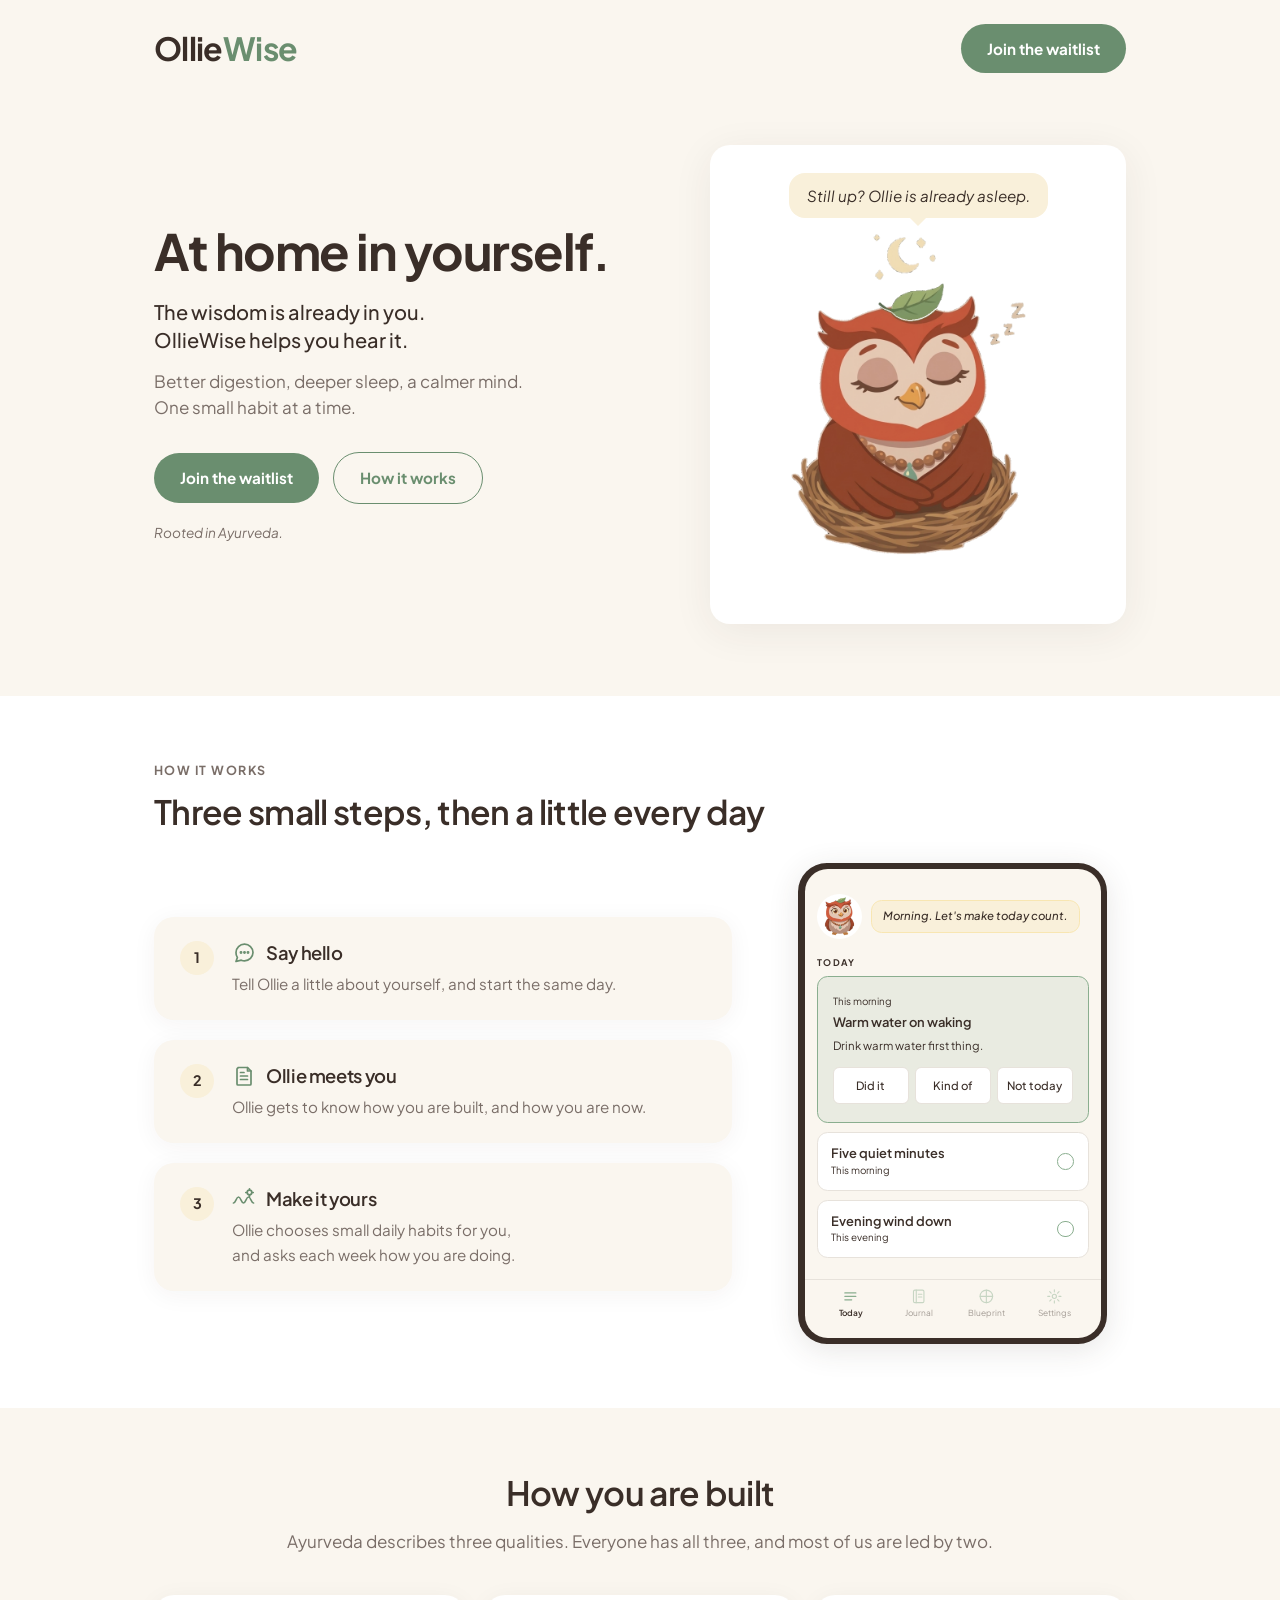
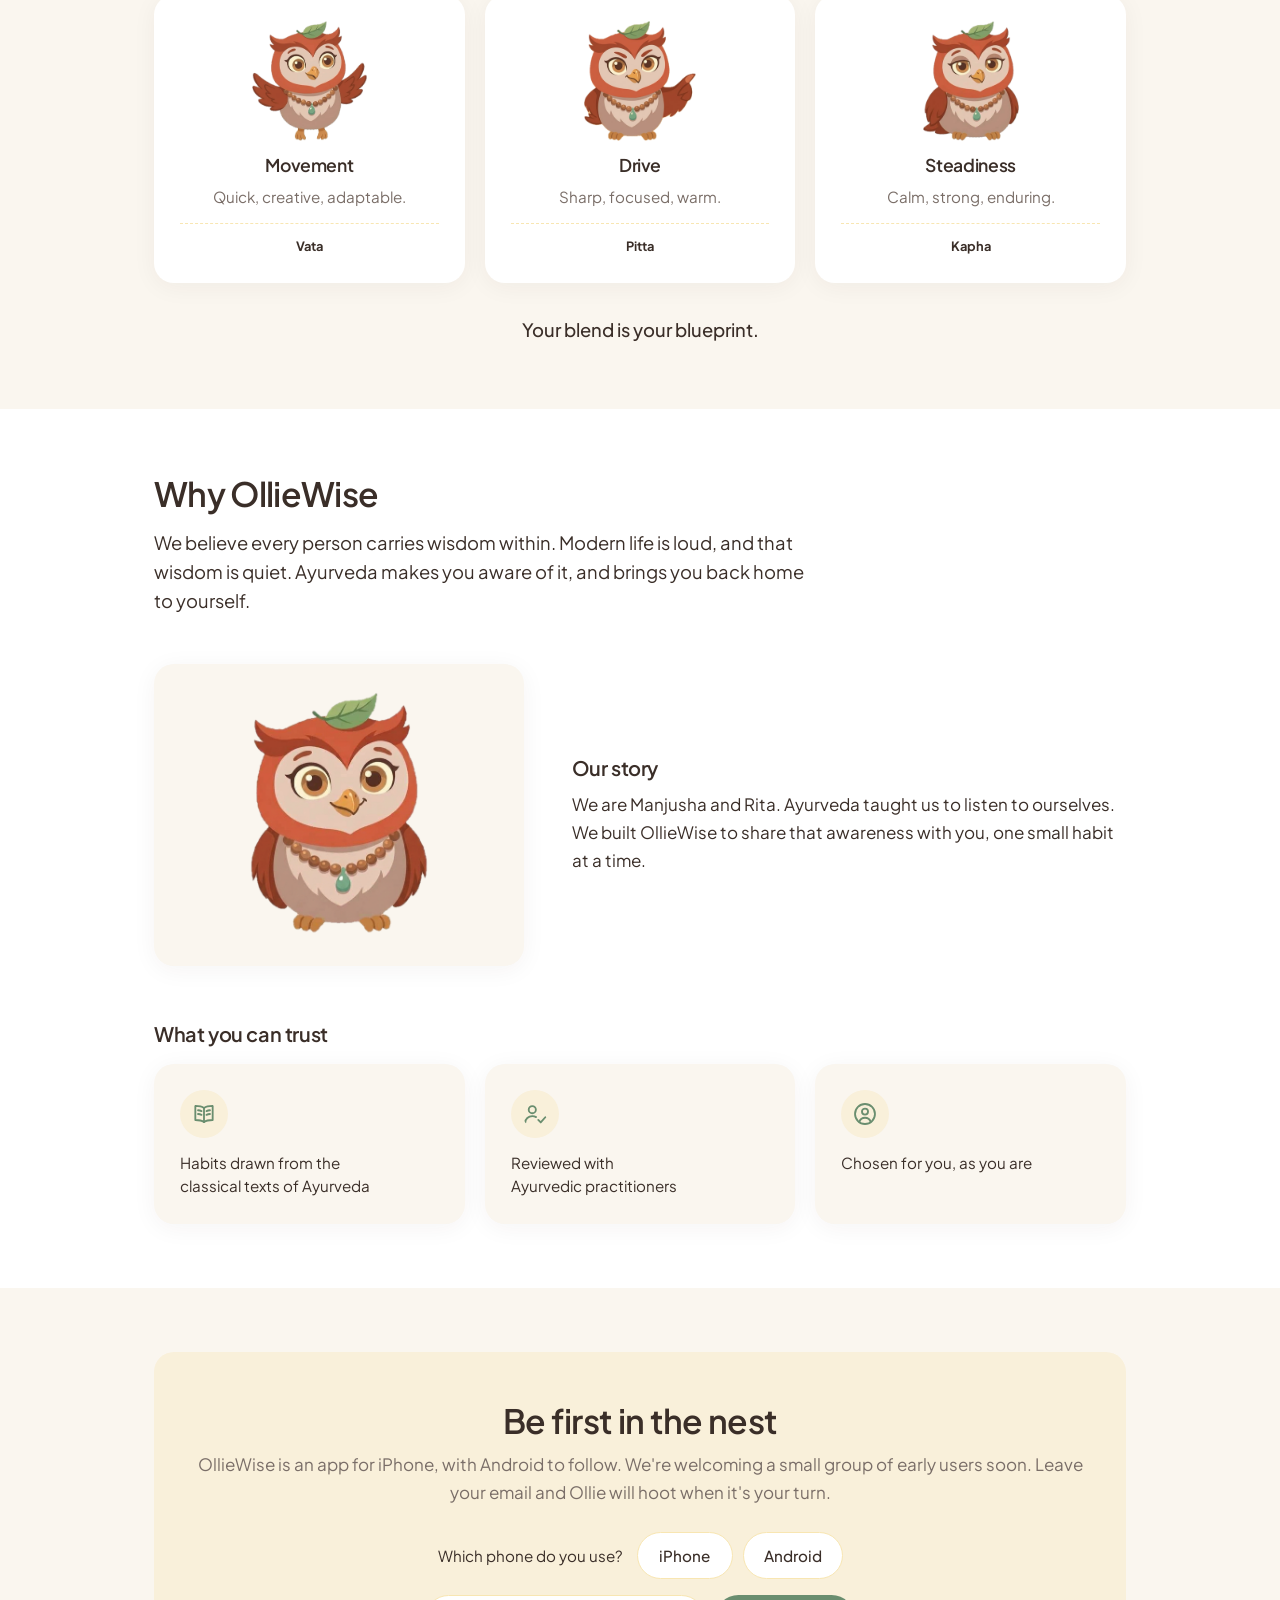
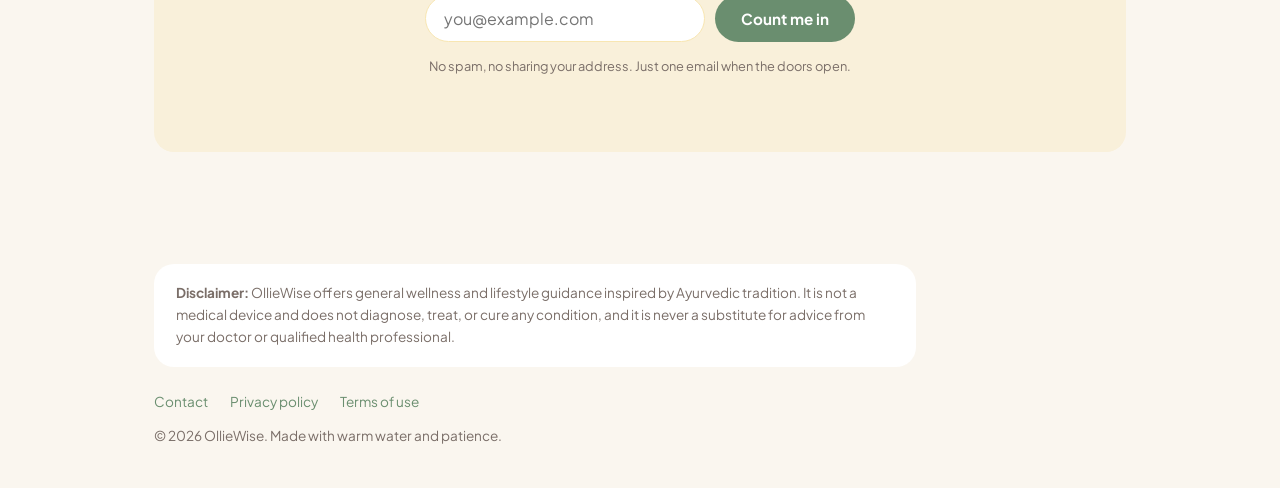
==== index.html @ ecbb052c "Site: tidy the welcome email and remove three unused images - Welcome email: habit wording now match" ====
<!DOCTYPE html>
<html lang="en">
<head>
<meta charset="UTF-8">
<meta name="viewport" content="width=device-width, initial-scale=1.0">
<title>OllieWise · Ayurveda wellness app</title>
<meta name="description" content="OllieWise is an Ayurveda wellness app. Better digestion, deeper sleep, a calmer mind. One small habit at a time.">
<meta property="og:type" content="website">
<meta property="og:url" content="https://olliewise.com/">
<meta property="og:site_name" content="OllieWise">
<meta property="og:title" content="OllieWise · At home in yourself">
<meta property="og:description" content="The wisdom is already in you. OllieWise helps you hear it.">
<meta property="og:image" content="https://olliewise.com/og.png">
<meta property="og:image:width" content="1200">
<meta property="og:image:height" content="630">
<meta property="og:image:alt" content="OllieWise. At home in yourself. Ollie the owl with a green leaf on top of the head.">
<meta name="twitter:card" content="summary_large_image">
<link rel="preconnect" href="https://fonts.googleapis.com">
<link rel="preconnect" href="https://fonts.gstatic.com" crossorigin>
<link href="https://fonts.googleapis.com/css2?family=Plus+Jakarta+Sans:ital,wght@0,400;0,500;0,600;0,700;0,800;1,400;1,500&display=swap" rel="stylesheet">
<style>
  :root {
    --canvas: #FAF6EF;      /* Warm Ivory */
    --ink: #3A2E28;         /* Deep Bark */
    --ink-soft: #7A6E68;    /* Bark Light */
    --sage: #8AAE8F;        /* Sage Mist */
    --cta: #6A8E6F;         /* Deep Sage */
    --cta-pressed: #5A795E;
    --warm: #F9F0DA;        /* turmeric tint */
    --warm-border: #F8E6B2;
    --turmeric: #F5C842;
    --clay: #D4896A;
    --mauve: #B8A0B4;
    --vata: #7F77DD;
    --pitta: #D85A30;
    --kapha: #8AAE8F;
    --card: #FFFFFF;
  }
  * { margin: 0; padding: 0; box-sizing: border-box; }
  /* Form controls do not inherit the face from body. One font means one font. */
  button, input, textarea, select { font-family: inherit; }
  html { scroll-behavior: smooth; }
  body {
    background: var(--canvas);
    color: var(--ink);
    font-family: 'Plus Jakarta Sans', -apple-system, 'Segoe UI', sans-serif;
    font-size: 17px;
    line-height: 1.65;
    -webkit-font-smoothing: antialiased;
    text-rendering: optimizeLegibility;
  }
  h1, h2, h3 { font-family: 'Plus Jakarta Sans', -apple-system, sans-serif; font-weight: 600; line-height: 1.2; letter-spacing: -0.02em; }
  .wrap { max-width: 1020px; margin: 0 auto; padding: 0 24px; }

  /* Nav */
  nav {
    display: flex; align-items: center; justify-content: space-between;
    padding: 22px 0;
  }
  .wordmark { font-family: 'Plus Jakarta Sans', -apple-system, sans-serif; font-size: 2rem; font-weight: 700; letter-spacing: -0.02em; color: var(--ink); text-decoration: none; }
  .wordmark span { color: var(--cta); }
  .btn {
    display: inline-block; background: var(--cta); color: #fff;
    padding: 12px 26px; border-radius: 999px; text-decoration: none;
    font-weight: 700; font-size: 0.95rem; border: none; cursor: pointer;
    transition: background 0.15s ease;
  }
  .btn:hover { background: var(--cta-pressed); }
  .btn-quiet { background: transparent; color: var(--cta); border: 1.5px solid var(--cta); }
  .btn-quiet:hover { background: var(--warm); }

  /* Hero */
  .hero {
    display: grid; grid-template-columns: 1.1fr 0.9fr; gap: 48px;
    align-items: center; padding: 48px 0 72px;
  }
  .hero h1 { font-size: clamp(2.5rem, 5vw, 3.125rem); font-weight: 700; line-height: 1.05; letter-spacing: -0.03em; margin-bottom: 20px; text-wrap: balance; }
  .hero p.lead { font-size: 1.15rem; color: var(--ink-soft); margin-bottom: 28px; max-width: 34em; }
  /* Each sentence sits on a line of its own, so no line ends on a stray word */
  /* Keeps "in yourself." together, so a phone breaks the headline after "At home" */
  .hero h1 .keep { white-space: nowrap; }
  .hero p.lead span { display: block; text-wrap: balance; }
  .hero p.lead.why { font-size: 1.25rem; font-weight: 500; color: var(--ink); line-height: 1.4; margin-bottom: 14px; }
  .hero p.lead.get { font-size: 1.0625rem; line-height: 1.55; margin-bottom: 32px; }
  .hero .cta-row { display: flex; gap: 14px; align-items: center; flex-wrap: wrap; }
  .hero .hint { font-size: 0.85rem; color: var(--ink-soft); margin-top: 18px; font-style: italic; }
  .mascot-card {
    background: #fff; border-radius: 20px; padding: 28px;
    box-shadow: 0 8px 40px rgba(58, 46, 40, 0.07);
    text-align: center;
  }
  .mascot-card img { width: 100%; max-width: 260px; height: auto; }

  /* Ollie blink: face-coloured eyelids that sweep down over the awake images */
  .ollie-stage { position: relative; display: inline-block; width: 100%; max-width: 260px; line-height: 0; }
  .eyelid {
    position: absolute; pointer-events: none;
    background: linear-gradient(#ecd3c1, #e3c4b0);
    border-radius: 12% 12% 48% 48% / 12% 12% 92% 92%;
    transform: scaleY(0); transform-origin: top center;
    transition: transform 150ms ease-in-out;
    display: none; /* enabled per-image by JS on awake slots */
  }
  .eyelid::after {
    content: ''; position: absolute; left: 10%; right: 10%; bottom: 4%; height: 6%;
    border-radius: 50%; background: rgba(90, 58, 42, 0.45);
  }
  .ollie-stage.blink .eyelid { transform: scaleY(1); }

  /* Morning-only overlays: waving wing + crisp rotating sun */
  #ollie-wing, #ollie-sun { position: absolute; display: none; pointer-events: none; }
  .ollie-stage.is-morning #ollie-wing,
  .ollie-stage.is-morning #ollie-sun { display: block; }
  #ollie-wing {
    left: 65.0%; top: 43.5%; width: 27.3%; height: 36.1%;
    transform-origin: 10% 88%;
  }
  .ollie-stage.is-morning #ollie-wing.wave-now { animation: ollie-wave 1.9s ease-in-out; }
  #ollie-sun {
    left: 75.5%; top: 6%; width: 24%; height: auto;
    filter: drop-shadow(0 1px 2px rgba(214, 160, 40, 0.35));
  }
  #ollie-sun .rays {
    transform-box: fill-box; transform-origin: center;
    animation: ollie-spin 36s linear infinite;
  }
  @keyframes ollie-spin { to { transform: rotate(360deg); } }
  @keyframes ollie-wave {
    0%   { transform: rotate(0deg); }
    16%  { transform: rotate(-15deg); }
    32%  { transform: rotate(-4deg); }
    48%  { transform: rotate(-15deg); }
    64%  { transform: rotate(-4deg); }
    80%  { transform: rotate(-14deg); }
    100% { transform: rotate(0deg); }
  }
  /* Afternoon: a warm bowl of soup he just finished */
  #ollie-bowl { position: absolute; display: none; left: 55%; top: 66%; width: 42%; height: auto; pointer-events: none; }
  .ollie-stage.is-afternoon #ollie-bowl { display: block; }
  #ollie-bowl .steam { animation: bowl-steam 2s ease-in-out infinite; }
  @keyframes bowl-steam {
    0%, 100% { opacity: 0.30; transform: translateY(2px); }
    50%      { opacity: 0.75; transform: translateY(-3px); }
  }

  /* Night: deep, slow sleep-breathing + a leaf that quivers along with it */
  .ollie-stage.is-night {
    transform-origin: 50% 100%;    /* nest stays, body rises */
    animation: night-breathe 6s ease-in-out infinite;
  }
  @keyframes night-breathe {
    0%, 100% { transform: scale(1, 1); }
    50%      { transform: scale(1.009, 1.024); }
  }
  #ollie-leaf {
    position: absolute; display: none; pointer-events: none;
    left: 34.5%; top: 14.4%; width: 25.6%; height: auto;
    transform-origin: 10% 94%;     /* pivots at the stem */
  }
  .ollie-stage.is-night #ollie-leaf { display: block; animation: leaf-quiver 6s ease-in-out infinite; }
  @keyframes leaf-quiver {
    0%, 100% { transform: rotate(0deg); }
    50%      { transform: rotate(-2deg); }
  }
  @media (prefers-reduced-motion: reduce) {
    .eyelid { display: none !important; }
    #ollie-wing, #ollie-sun .rays { animation: none; }
    #ollie-bowl .steam { animation: none; }
    .ollie-stage.is-night, #ollie-leaf { animation: none; }
  }
  .mascot-card .speech {
    position: relative; display: inline-block; background: var(--warm);
    border-radius: 16px; padding: 10px 18px; font-style: italic; font-size: 0.95rem;
    color: var(--ink); margin-bottom: 14px;
  }
  /* Tail pointing down at Ollie */
  .mascot-card .speech::after {
    content: ''; position: absolute; left: 50%; bottom: -8px;
    transform: translateX(-50%);
    border-left: 9px solid transparent; border-right: 9px solid transparent;
    border-top: 9px solid var(--warm);
  }

  /* Sections */
  section { padding: 64px 0; }
  section.alt { background: #fff; }
  .kicker {
    text-transform: uppercase; letter-spacing: 0.12em; font-size: 0.78rem;
    font-weight: 700; color: var(--ink-soft); margin-bottom: 10px;
  }
  h2 { font-size: clamp(1.5rem, 3vw, 2.1rem); margin-bottom: 14px; }
  .section-lead { color: var(--ink-soft); max-width: 42em; margin-bottom: 40px; }

  /* How it works */
  #how h2 { margin-bottom: 32px; }
  .how-grid { display: grid; grid-template-columns: 1.25fr 0.75fr; gap: 48px; align-items: center; }
  #how .steps { grid-template-columns: 1fr; }
  #how .step p { text-wrap: balance; }
  @media (min-width: 761px) {
    #how .step { display: grid; grid-template-columns: 34px 1fr; column-gap: 18px; padding: 24px 26px; }
    #how .step .num { grid-row: 1 / span 2; margin-bottom: 0; }
    #how .step h3 { margin-bottom: 6px; }
  }

  /* A simplified drawing of the app's Today screen. Not a screenshot. */
  .app-shot { display: flex; justify-content: center; }
  .app-phone {
    zoom: 0.76; width: 390px; box-sizing: content-box; padding: 8px;
    background: var(--ink); border-radius: 38px;
    box-shadow: 0 8px 40px rgba(58, 46, 40, 0.12);
  }
  .app-screen { background: var(--canvas); border-radius: 30px; overflow: hidden; font-size: 15px; line-height: 1.5; color: var(--ink); }
  .app-body { padding: 32px 16px 28px; display: flex; flex-direction: column; gap: 24px; }
  .app-greet { display: flex; align-items: center; gap: 12px; }
  .app-ollie {
    width: 60px; height: 60px; border-radius: 50%; background: #fff; flex-shrink: 0;
    display: flex; align-items: center; justify-content: center;
  }
  .app-ollie img { width: 40px; height: auto; }
  .app-bubble {
    background: var(--warm); border: 1px solid var(--warm-border); border-radius: 14px;
    padding: 10px 14px; font-style: italic; font-weight: 500; line-height: 1.45;
  }
  .app-label { font-size: 12px; font-weight: 700; letter-spacing: 0.16em; line-height: 1.2; text-transform: uppercase; margin-bottom: 10px; }
  .app-habit { background: #E9EBE1; border: 1.5px solid var(--sage); border-radius: 14px; padding: 24px 20px; }
  .app-habit-title { font-size: 17px; font-weight: 600; line-height: 1.3; margin-bottom: 8px; }
  .app-habit-text { margin-bottom: 18px; }
  .app-when { font-size: 13px; line-height: 1.4; }
  .app-habit .app-when { margin-bottom: 6px; }
  .app-row {
    display: flex; align-items: center; justify-content: space-between; gap: 12px;
    background: #fff; border: 1px solid #E7E2DB; border-radius: 14px;
    padding: 16px 18px; margin-top: 12px;
  }
  .app-row .app-habit-title { margin-bottom: 2px; }
  .app-dot { width: 22px; height: 22px; border-radius: 50%; border: 1.6px solid var(--sage); flex-shrink: 0; }
  .app-answers { display: grid; grid-template-columns: repeat(3, 1fr); gap: 8px; }
  .app-answers span {
    height: 48px; border-radius: 8px; border: 1px solid #E7E2DB; background: #fff;
    display: flex; align-items: center; justify-content: center; font-weight: 500;
  }
  .app-tabs {
    display: grid; grid-template-columns: repeat(4, 1fr); border-top: 1px solid #E7E2DB;
    padding: 8px 16px 24px; text-align: center; font-size: 11px; line-height: 1.3;
  }
  .app-tabs span { min-height: 44px; display: flex; flex-direction: column; align-items: center; justify-content: center; gap: 4px; opacity: 0.45; }
  .app-tabs span.on { opacity: 1; font-weight: 600; }
  .app-tabs svg { width: 22px; height: 22px; color: var(--sage); }
  .steps { display: grid; grid-template-columns: repeat(3, 1fr); gap: 20px; }
  .step {
    background: var(--card); border-radius: 20px; padding: 26px;
    box-shadow: 0 4px 24px rgba(58, 46, 40, 0.05);
  }
  .step h3 { display: flex; align-items: center; gap: 10px; }
  .step .icon {
    width: 24px; height: 24px; color: var(--cta); flex-shrink: 0;
  }
  section.alt .step { background: var(--canvas); }
  .step .num {
    width: 34px; height: 34px; border-radius: 50%; background: var(--warm);
    display: flex; align-items: center;
    justify-content: center; font-weight: 700; font-size: 0.9rem; margin-bottom: 14px;
  }
  .step h3 { font-size: 1.15rem; margin-bottom: 8px; }
  .step p { font-size: 0.95rem; color: var(--ink-soft); }

  /* Plain words */
  .patterns { display: grid; grid-template-columns: repeat(3, 1fr); gap: 20px; margin-top: 8px; }
  .pattern {
    border-radius: 20px; padding: 26px; background: var(--card);
    box-shadow: 0 4px 24px rgba(58, 46, 40, 0.05);
    display: flex; flex-direction: column;
  }
  .pattern h3 { font-size: 1.1rem; margin-bottom: 8px; display: flex; align-items: center; gap: 10px; }
  .pattern .icon { width: 28px; height: 28px; color: var(--cta); flex-shrink: 0; }
  .pattern p { font-size: 0.95rem; color: var(--ink-soft); }
  .pattern .trad {
    margin-top: 14px; padding-top: 12px; font-size: 0.8rem; color: var(--ink-soft);
    border-top: 1px dashed var(--warm-border);
  }
  #built .pattern { align-items: center; text-align: center; }
  #built h2, #built .section-lead { text-align: center; }
  #built .section-lead { margin-left: auto; margin-right: auto; }
  .pattern-ollie { height: 120px; width: auto; margin-bottom: 14px; }
  #built .pattern .trad { align-self: stretch; }
  #built .patterns-close { text-align: center; }
  .patterns-close { margin-top: 32px; font-size: 1.15rem; font-weight: 500; color: var(--ink); }
  .pattern .trad em { color: var(--ink); font-style: normal; font-weight: 700; }

  /* About */
  .about-why { color: var(--ink); font-size: 1.15rem; line-height: 1.6; max-width: 36em; margin-bottom: 48px; text-wrap: pretty; }
  .about h3 { font-size: 1.25rem; margin-bottom: 10px; }
  .about-story {
    display: grid; grid-template-columns: 0.8fr 1.2fr; gap: 48px;
    align-items: center; margin-bottom: 56px;
  }
  .about-ollie {
    background: var(--canvas); border-radius: 20px; padding: 28px;
    box-shadow: 0 4px 24px rgba(58, 46, 40, 0.05); text-align: center; line-height: 0;
  }
  .about-stage { position: relative; display: inline-block; width: 100%; max-width: 190px; line-height: 0; }
  .about-stage img { width: 100%; height: auto; }
  .about-stage .eyelid { display: block; }
  .about-stage.blink .eyelid { transform: scaleY(1); }
  .about-story p { color: var(--ink); max-width: 32em; text-wrap: pretty; }
  .about h3.trust-title { margin-bottom: 18px; }
  .trust { display: grid; grid-template-columns: repeat(3, 1fr); gap: 20px; }
  .trust-item {
    background: var(--canvas); border-radius: 20px; padding: 26px;
    box-shadow: 0 4px 24px rgba(58, 46, 40, 0.05);
  }
  .trust-item .icon {
    display: block; box-sizing: border-box; width: 48px; height: 48px; padding: 11px;
    border-radius: 50%; background: var(--warm); color: var(--cta); margin-bottom: 14px;
  }
  .trust-item p { font-size: 0.95rem; color: var(--ink); line-height: 1.5; text-wrap: balance; }

  /* Waitlist */
  .waitlist-box {
    background: var(--warm);
    border-radius: 20px; padding: 48px 32px; text-align: center;
  }
  .waitlist-box h2 { margin-bottom: 10px; }
  .waitlist-box p { color: var(--ink-soft); margin-bottom: 26px; }
  .waitlist-form { display: flex; flex-direction: column; align-items: center; gap: 16px; }
  .email-row { display: flex; gap: 10px; justify-content: center; flex-wrap: wrap; }
  .phone-choice { border: 0; display: flex; gap: 10px; align-items: center; justify-content: center; flex-wrap: wrap; }
  .phone-choice legend { float: left; width: auto; font-size: 0.95rem; color: var(--ink); margin-right: 4px; }
  .phone-choice label { cursor: pointer; }
  .phone-choice input { position: absolute; opacity: 0; width: 1px; height: 1px; }
  .phone-choice span {
    display: inline-block; min-width: 96px; padding: 10px 20px; border-radius: 999px;
    border: 1.5px solid var(--warm-border); background: #fff; color: var(--ink);
    font-size: 0.95rem; font-weight: 500; transition: background 0.15s ease, border-color 0.15s ease;
  }
  .phone-choice input:checked + span { background: #E9EBE1; border-color: var(--cta); font-weight: 700; }
  .phone-choice input:focus-visible + span { outline: 2px solid var(--sage); outline-offset: 2px; }
  .waitlist-form input[type="email"] {
    padding: 12px 18px; border-radius: 999px; border: 1.5px solid var(--warm-border);
    font-size: 1rem; font-family: inherit; min-width: 280px; background: #fff;
    color: var(--ink);
  }
  .waitlist-form input[type="email"]:focus { outline: 2px solid var(--sage); border-color: var(--sage); }
  .form-note { font-size: 0.8rem; color: var(--ink-soft); margin-top: 14px; }

  /* Footer */
  footer { padding: 48px 0 40px; font-size: 0.85rem; color: var(--ink-soft); }
  footer .disclaimer {
    background: #fff; border-radius: 20px;
    padding: 18px 22px; margin-bottom: 24px; max-width: 56em;
  }
  footer .links { display: flex; gap: 22px; flex-wrap: wrap; margin-bottom: 12px; }
  footer a { color: var(--cta); text-decoration: none; }
  footer a:hover { text-decoration: underline; }

  @media (max-width: 760px) {
    .hero { grid-template-columns: 1fr; gap: 28px; padding: 24px 0 48px; }
    .mascot-card { order: -1; max-width: 300px; margin: 0 auto; padding: 20px; }
    .mascot-card img#ollie-img, .ollie-stage { max-width: 168px; }
    .steps, .patterns, .trust { grid-template-columns: 1fr; }
    /* Waitlist on a phone: the email box takes the full width, button under it */
    .email-row { display: contents; }
    #waitlist-email { width: 100%; min-width: 0; }
    .how-grid { grid-template-columns: 1fr; gap: 32px; }
    .app-shot { order: -1; }
    .about-story { grid-template-columns: 1fr; gap: 24px; margin-bottom: 48px; }
    .about-ollie { max-width: 300px; width: 100%; margin: 0 auto; padding: 20px; }
    .about-stage { max-width: 150px; }
    section { padding: 48px 0; }
  }
</style>
</head>
<body>

<div class="wrap">
  <nav>
    <a class="wordmark" href="#">Ollie<span>Wise</span></a>
    <a class="btn" href="#waitlist">Join the waitlist</a>
  </nav>

  <header class="hero">
    <div>
      <h1>At home <span class="keep">in yourself.</span></h1>
      <p class="lead why"><span>The wisdom is already in you.</span> <span>OllieWise helps you hear it.</span></p>
      <p class="lead get"><span>Better digestion, deeper sleep, a calmer mind.</span> <span>One small habit at a time.</span></p>
      <div class="cta-row">
        <a class="btn" href="#waitlist">Join the waitlist</a>
        <a class="btn btn-quiet" href="#how">How it works</a>
      </div>
      <p class="hint">Rooted in Ayurveda.</p>
    </div>
    <div class="mascot-card">
      <div class="speech" id="ollie-speech">Evening. Time to wind down well.</div>
      <div class="ollie-stage" id="ollie-stage">
        <img src="ollie_clean.png" id="ollie-img" alt="Ollie the owl, with a green leaf on top of the head">
        <img src="ollie_wing.png?v=6" id="ollie-wing" alt="" aria-hidden="true">
        <svg id="ollie-sun" viewBox="0 0 100 100" aria-hidden="true">
          <g class="rays">
            <circle cx="50" cy="50" r="20" fill="#F6C645"/>
            <g stroke="#F6C645" stroke-width="5" stroke-linecap="round">
              <line x1="50" y1="6"  x2="50" y2="20"/>
              <line x1="50" y1="80" x2="50" y2="94"/>
              <line x1="6"  y1="50" x2="20" y2="50"/>
              <line x1="80" y1="50" x2="94" y2="50"/>
              <line x1="19" y1="19" x2="29" y2="29"/>
              <line x1="71" y1="71" x2="81" y2="81"/>
              <line x1="81" y1="19" x2="71" y2="29"/>
              <line x1="29" y1="71" x2="19" y2="81"/>
            </g>
          </g>
        </svg>
        <svg id="ollie-bowl" viewBox="0 0 120 132" aria-hidden="true">
          <g class="steam" fill="none" stroke="#CDBFA8" stroke-width="4.5" stroke-linecap="round">
            <path d="M50 78 C44 68 54 62 49 52 C44 43 53 37 49 27"/>
            <path d="M70 80 C76 70 65 63 71 53 C77 44 66 38 71 30"/>
          </g>
          <path d="M12 88 A48 12 0 0 0 108 88 L96 116 Q60 130 24 116 Z" fill="#F2DFB6" stroke="#C99A5E" stroke-width="3"/>
          <ellipse cx="60" cy="88" rx="48" ry="12.5" fill="#EBD094" stroke="#C99A5E" stroke-width="3"/>
          <ellipse cx="60" cy="87" rx="40" ry="9" fill="#E8A24C"/>
          <ellipse cx="52" cy="85" rx="15" ry="3.4" fill="#F0B968" opacity="0.9"/>
          <circle cx="70" cy="88" r="2" fill="#8AAE8F"/>
          <circle cx="48" cy="89" r="1.6" fill="#8AAE8F"/>
          <circle cx="62" cy="90" r="1.5" fill="#6F9A76"/>
          <line x1="66" y1="90" x2="96" y2="58" stroke="#B07D42" stroke-width="6.2" stroke-linecap="round"/>
          <ellipse cx="99" cy="54" rx="8" ry="6" fill="#C48E4E" stroke="#B07D42" stroke-width="2" transform="rotate(38 99 54)"/>
        </svg>
        <img src="ollie_night_leaf.png?v=1" id="ollie-leaf" alt="" aria-hidden="true">
        <span class="eyelid" id="lid-l"></span>
        <span class="eyelid" id="lid-r"></span>
      </div>
    </div>
  </header>
</div>

<section class="alt" id="how">
  <div class="wrap">
    <p class="kicker">How it works</p>
    <h2>Three small steps, then a little every day</h2>
    <div class="how-grid">
    <div class="steps">
      <div class="step">
        <div class="num">1</div>
        <h3><svg class="icon" viewBox="0 0 24 24" fill="none" stroke="currentColor" stroke-width="1.7" stroke-linecap="round" stroke-linejoin="round" aria-hidden="true">
          <path d="M21 11.5a8.4 8.4 0 0 1-8.5 8.3 8.9 8.9 0 0 1-3.2-.6L4 20.5l1.4-4A8 8 0 0 1 4 11.5 8.4 8.4 0 0 1 12.5 3.2 8.4 8.4 0 0 1 21 11.5z"/>
          <circle cx="9" cy="11.5" r="0.6" fill="currentColor"/>
          <circle cx="12.5" cy="11.5" r="0.6" fill="currentColor"/>
          <circle cx="16" cy="11.5" r="0.6" fill="currentColor"/>
        </svg>Say hello</h3>
        <p>Tell Ollie a little about yourself, and start the same day.</p>
      </div>
      <div class="step">
        <div class="num">2</div>
        <h3><svg class="icon" viewBox="0 0 24 24" fill="none" stroke="currentColor" stroke-width="1.7" stroke-linecap="round" stroke-linejoin="round" aria-hidden="true">
          <path d="M6 3.5h9.5L19 7v13a1 1 0 0 1-1 1H6a1 1 0 0 1-1-1v-15a1 1 0 0 1 1-1z"/>
          <path d="M15.5 3.5V7H19"/>
          <path d="M8.5 12h7M8.5 15.5h7M8.5 8.5h3.5"/>
        </svg>Ollie meets you</h3>
        <p>Ollie gets to know how you are built, and how you are now.</p>
      </div>
      <div class="step">
        <div class="num">3</div>
        <h3><svg class="icon" viewBox="0 0 24 24" fill="none" stroke="currentColor" stroke-width="1.7" stroke-linecap="round" stroke-linejoin="round" aria-hidden="true">
          <path d="M3 15c2.5 0 2.5-6 5-6s2.5 6 5 6 2.5-6 5-6 2.5 6 5 6" transform="translate(-1.5 1)"/>
          <circle cx="17.5" cy="5.5" r="2.3"/>
          <path d="M17.5 1.8v.9M17.5 8.3v.9M13.8 5.5h.9M20.3 5.5h.9"/>
        </svg>Make it yours</h3>
        <p>Ollie chooses small daily habits for you, and asks each week how you are doing.</p>
      </div>
    </div>
      <!-- Simplified drawing of the Today screen. Wording matches the app. -->
      <div class="app-shot" role="img" aria-label="The Today screen in the OllieWise app. Ollie says: Morning. Let's make today count. Three habits for today: Warm water on waking, Five quiet minutes, and Evening wind down.">
        <div class="app-phone" aria-hidden="true">
          <div class="app-screen">
            <div class="app-body">
              <div class="app-greet">
                <div class="app-ollie"><img src="ollie_clean.png" alt="" loading="lazy"></div>
                <div class="app-bubble">Morning. Let's make today count.</div>
              </div>
              <div>
                <div class="app-label">Today</div>
                <div class="app-habit">
                  <div class="app-when">This morning</div>
                  <div class="app-habit-title">Warm water on waking</div>
                  <div class="app-habit-text">Drink warm water first thing.</div>
                  <div class="app-answers"><span>Did it</span><span>Kind of</span><span>Not today</span></div>
                </div>
                <div class="app-row"><div><div class="app-habit-title">Five quiet minutes</div><div class="app-when">This morning</div></div><span class="app-dot"></span></div>
                <div class="app-row"><div><div class="app-habit-title">Evening wind down</div><div class="app-when">This evening</div></div><span class="app-dot"></span></div>
              </div>
            </div>
            <div class="app-tabs">
              <span class="on"><svg viewBox="0 0 24 24" fill="none" stroke="currentColor" stroke-width="1.6" stroke-linecap="round"><path d="M4 7h16M4 12h16M4 17h10"/></svg>Today</span>
              <span><svg viewBox="0 0 24 24" fill="none" stroke="currentColor" stroke-width="1.6" stroke-linecap="round"><rect x="5" y="3" width="15" height="18" rx="2"/><path d="M9 3v18M12 9h5M12 13h5"/></svg>Journal</span>
              <span><svg viewBox="0 0 24 24" fill="none" stroke="currentColor" stroke-width="1.6" stroke-linecap="round"><circle cx="12" cy="12" r="9"/><path d="M12 3v18M3 12h18"/></svg>Blueprint</span>
              <span><svg viewBox="0 0 24 24" fill="none" stroke="currentColor" stroke-width="1.6" stroke-linecap="round"><circle cx="12" cy="12" r="3"/><path d="M12 2.5v3M12 18.500v3M2.500 12h3M18.500 12h3M5.300 5.300l2.100 2.100M16.600 16.600l2.100 2.100M5.300 18.700l2.100-2.100M16.600 7.400l2.100-2.100"/></svg>Settings</span>
            </div>
          </div>
        </div>
      </div>
    </div>
  </div>
</section>

<section id="built">
  <div class="wrap">
    <h2>How you are built</h2>
    <p class="section-lead">
      Ayurveda describes three qualities. Everyone has all three, and most of
      us are led by two.
    </p>
    <div class="patterns">
      <div class="pattern p1">
        <img class="pattern-ollie" src="ollie_vata.png" alt="Ollie with both wings spread wide" loading="lazy">
        <h3>Movement</h3>
        <p>Quick, creative, adaptable.</p>
        <p class="trad"><em>Vata</em></p>
      </div>
      <div class="pattern p2">
        <img class="pattern-ollie" src="ollie_pitta.png" alt="Ollie pointing ahead with a determined face" loading="lazy">
        <h3>Drive</h3>
        <p>Sharp, focused, warm.</p>
        <p class="trad"><em>Pitta</em></p>
      </div>
      <div class="pattern p3">
        <img class="pattern-ollie" src="ollie_kapha.png" alt="Ollie standing calm with half closed eyes" loading="lazy">
        <h3>Steadiness</h3>
        <p>Calm, strong, enduring.</p>
        <p class="trad"><em>Kapha</em></p>
      </div>
    </div>
    <p class="patterns-close">Your blend is your blueprint.</p>
  </div>
</section>

<section class="alt about" id="about">
  <div class="wrap">
    <h2>Why OllieWise</h2>
    <p class="about-why">We believe every person carries wisdom within. Modern life is loud,
    and that wisdom is quiet. Ayurveda makes you aware of it, and brings
    you back home to yourself.</p>

    <div class="about-story">
      <!-- Daytime Ollie, eyes open. To change the pose, change the src below. -->
      <div class="about-ollie">
        <span class="about-stage" id="about-stage">
          <img src="ollie_clean.png" id="about-ollie-img" alt="Ollie the owl" loading="lazy">
          <!-- Eyelids for the blink. Positions match ollie_clean.png; adjust if the image changes. -->
          <span class="eyelid" style="left:23%; top:26%; width:25%; height:20%"></span>
          <span class="eyelid" style="left:58%; top:24%; width:23.5%; height:20%"></span>
        </span>
      </div>
      <div>
        <h3>Our story</h3>
        <p>We are Manjusha and Rita. Ayurveda taught us to listen to ourselves.
        We built OllieWise to share that awareness with you, one small habit
        at a time.</p>
      </div>
    </div>

    <h3 class="trust-title">What you can trust</h3>
    <div class="trust">
      <div class="trust-item">
        <svg class="icon" viewBox="0 0 24 24" fill="none" stroke="currentColor" stroke-width="1.7" stroke-linecap="round" stroke-linejoin="round" aria-hidden="true">
          <path d="M12 6.5C10.3 5.2 7.8 4.5 4 4.5v13c3.8 0 6.3.7 8 2 1.7-1.3 4.2-2 8-2v-13c-3.8 0-6.3.7-8 2z"/>
          <path d="M12 6.5v13"/>
          <path d="M6.5 8.5c1.2.1 2.300.4 3.200.8M6.500 12c1.200.1 2.300.4 3.200.8M17.500 8.500c-1.200.1-2.300.4-3.200.8M17.500 12c-1.200.1-2.300.4-3.200.8"/>
        </svg>
        <p>Habits drawn from the classical texts of Ayurveda</p>
      </div>
      <div class="trust-item">
        <svg class="icon" viewBox="0 0 24 24" fill="none" stroke="currentColor" stroke-width="1.7" stroke-linecap="round" stroke-linejoin="round" aria-hidden="true">
          <circle cx="9.5" cy="8" r="3.3"/>
          <path d="M3 20c0-3.600 2.900-6 6.500-6 1.300 0 2.500.3 3.500.9"/>
          <path d="M15 17.500l2.300 2.300L21.500 15"/>
        </svg>
        <p>Reviewed with Ayurvedic practitioners</p>
      </div>
      <div class="trust-item">
        <svg class="icon" viewBox="0 0 24 24" fill="none" stroke="currentColor" stroke-width="1.7" stroke-linecap="round" stroke-linejoin="round" aria-hidden="true">
          <circle cx="12" cy="12" r="9.2"/>
          <circle cx="12" cy="9.800" r="2.800"/>
          <path d="M6.700 19.200c.9-2.300 2.900-3.700 5.300-3.700s4.400 1.400 5.300 3.700"/>
        </svg>
        <p>Chosen for you, as you are</p>
      </div>
    </div>
  </div>
</section>

<section id="waitlist">
  <div class="wrap">
    <div class="waitlist-box">
      <h2 id="waitlist-title">Be first in the nest</h2>
      <p id="waitlist-lead">OllieWise is an app for iPhone, with Android to follow.
      We're welcoming a small group of early users soon. Leave your email and
      Ollie will hoot when it's your turn.</p>
      <form class="waitlist-form" id="waitlist-form"
            action="/api/waitlist" method="post">
        <fieldset class="phone-choice">
          <legend>Which phone do you use?</legend>
          <label><input type="radio" name="phone" value="iphone" required><span>iPhone</span></label>
          <label><input type="radio" name="phone" value="android"><span>Android</span></label>
        </fieldset>
        <div class="email-row">
          <input type="email" name="email" id="waitlist-email" placeholder="you@example.com"
                 required aria-label="Email address" autocomplete="email" inputmode="email"
                 autocapitalize="off" autocorrect="off" spellcheck="false">
          <!-- Honeypot: hidden from humans, irresistible to bots -->
          <input type="text" name="nickname" tabindex="-1" autocomplete="off"
                 style="position:absolute; left:-9999px;" aria-hidden="true">
          <button class="btn" type="submit">Count me in</button>
        </div>
      </form>
      <p class="form-note" id="waitlist-note">No spam, no sharing your address.
      Just one email when the doors open.</p>
    </div>
  </div>
</section>

<footer>
  <div class="wrap">
    <div class="disclaimer">
      <strong>Disclaimer:</strong> OllieWise offers general wellness and
      lifestyle guidance inspired by Ayurvedic tradition. It is not a medical
      device and does not diagnose, treat, or cure any condition, and it is
      never a substitute for advice from your doctor or qualified health
      professional.
    </div>
    <div class="links">
      <a href="mailto:hello@olliewise.com">Contact</a>
      <a href="/privacy">Privacy policy</a>
      <a href="/terms">Terms of use</a>
    </div>
    <p>&copy; 2026 OllieWise. Made with warm water and patience.</p>
  </div>
</footer>

<script>
  // Ollie greets by time of day, echoing the in-app dinacharya voice.
  (function () {
    // Testing: append ?hour=8 (etc.) to the URL to preview any time of day.
    var override = new URLSearchParams(location.search).get('hour');
    var h = override !== null ? Number(override) : new Date().getHours();
    var slot =
      h >= 5 && h < 11  ? ['ollie_morning_base.png?v=6',
                           'Morning. Warm water before coffee, remember.',
                           'Ollie the owl, waving good morning under a little sun'] :
      h >= 11 && h < 17 ? ['ollie_clean.png',
                           'Afternoon. Your biggest meal belongs here.',
                           'Ollie the owl, with a green leaf on top of the head'] :
      h >= 17 && h < 22 ? ['ollie_evening.png',
                           'Evening. Time to wind down well.',
                           'Ollie the owl, with sleepy eyes under a crescent moon'] :
                          ['ollie_night_base.png?v=1',
                           'Still up? Ollie is already asleep.',
                           'Ollie the owl, asleep in her nest under a crescent moon'];
    document.getElementById('ollie-speech').textContent = slot[1];

    // Waitlist: submit via fetch, thank inline instead of redirecting.
    var form = document.getElementById('waitlist-form');

    form.addEventListener('submit', function (e) {
      e.preventDefault();
      var btn = form.querySelector('button');
      btn.disabled = true; btn.textContent = 'One moment…';
      fetch(form.action, {
        method: 'POST',
        body: new FormData(form),
        headers: { 'Accept': 'application/json' }
      }).then(function (r) {
        if (!r.ok) throw new Error();
        return r.json();
      }).then(function (data) {
        form.style.display = 'none';
        document.getElementById('waitlist-lead').style.display = 'none';
        document.getElementById('waitlist-title').textContent = data.already
          ? "You're already in the nest"
          : "You're in the nest";
        document.getElementById('waitlist-note').textContent = data.already
          ? "Ollie hasn't forgotten you. You'll hear from her the moment it's your turn."
          : "Welcome email is on its way. Ollie will hoot when it's your turn.";
      }).catch(function () {
        btn.disabled = false; btn.textContent = 'Count me in';
        document.getElementById('waitlist-note').textContent =
          'Hmm, that didn’t go through. Please try again in a moment.';
      });
    });
    var img = document.getElementById('ollie-img');
    if (!img.src.endsWith(slot[0])) { img.src = slot[0]; img.alt = slot[2]; }

    // --- Blinking eyes -------------------------------------------------
    // Eyelid boxes are % of the image, measured per awake artwork.
    // {l,t,w,h} = left, top, width, height. Evening/night = no blink (sleepy).
    var EYES = {
      'ollie_morning_base.png?v=6': [ {l:16.5,t:27,w:22,h:20}, {l:45,t:25,w:20,h:20} ],
      'ollie_clean.png':                 [ {l:23,t:26,w:25,h:20}, {l:58,t:24,w:23.5,h:20} ],
      'ollie_evening.png':         [ {l:33,t:41.5,w:15,h:9.5}, {l:55.5,t:40.5,w:13.5,h:9.5} ]
    };
    var stage = document.getElementById('ollie-stage');
    var lids = [document.getElementById('lid-l'), document.getElementById('lid-r')];
    var reduce = window.matchMedia && window.matchMedia('(prefers-reduced-motion: reduce)').matches;
    var blinkTimer;

    function placeLids(name) {
      clearTimeout(blinkTimer);
      stage.classList.remove('blink');
      var geo = EYES[name];
      if (!geo || reduce) { lids.forEach(function (el) { el.style.display = 'none'; }); return; }
      lids.forEach(function (el, i) {
        var b = geo[i];
        el.style.left = b.l + '%'; el.style.top = b.t + '%';
        el.style.width = b.w + '%'; el.style.height = b.h + '%';
        el.style.display = 'block';
      });
      scheduleBlink();
    }

    function doBlink(then) {
      stage.classList.add('blink');
      setTimeout(function () { stage.classList.remove('blink'); if (then) then(); }, 340);
    }

    function scheduleBlink() {
      // Randomised gap so blinks feel natural, not metronomic.
      blinkTimer = setTimeout(function () {
        doBlink();
        scheduleBlink();
      }, 1800 + Math.random() * 5200);
    }

    // --- Waving wing (random bursts, morning only) ---
    var wing = document.getElementById('ollie-wing');
    var waveTimer;
    wing.addEventListener('animationend', function () { wing.classList.remove('wave-now'); });
    function scheduleWave() {
      waveTimer = setTimeout(function () {
        wing.classList.remove('wave-now');
        void wing.offsetWidth;        // reflow so the animation can retrigger
        wing.classList.add('wave-now');
        scheduleWave();
      }, 3000 + Math.random() * 5500);
    }

    // Morning gets the waving wing + crisp sun overlays.
    var isMorning = slot[0] === 'ollie_morning_base.png?v=6';
    stage.classList.toggle('is-morning', isMorning);
    stage.classList.toggle('is-afternoon', slot[0] === 'ollie_clean.png');
    stage.classList.toggle('is-night', slot[0] === 'ollie_night_base.png?v=1');
    clearTimeout(waveTimer);
    if (isMorning && !reduce) scheduleWave();

    placeLids(slot[0]);
  })();
</script>
<script>
  // About section: Ollie blinks now and then.
  (function () {
    var st = document.getElementById('about-stage');
    if (!st) return;
    if (window.matchMedia && window.matchMedia('(prefers-reduced-motion: reduce)').matches) return;
    (function loop() {
      setTimeout(function () {
        st.classList.add('blink');
        setTimeout(function () { st.classList.remove('blink'); }, 340);
        loop();
      }, 2200 + Math.random() * 5200);
    })();
  })();
</script>
</body>
</html>
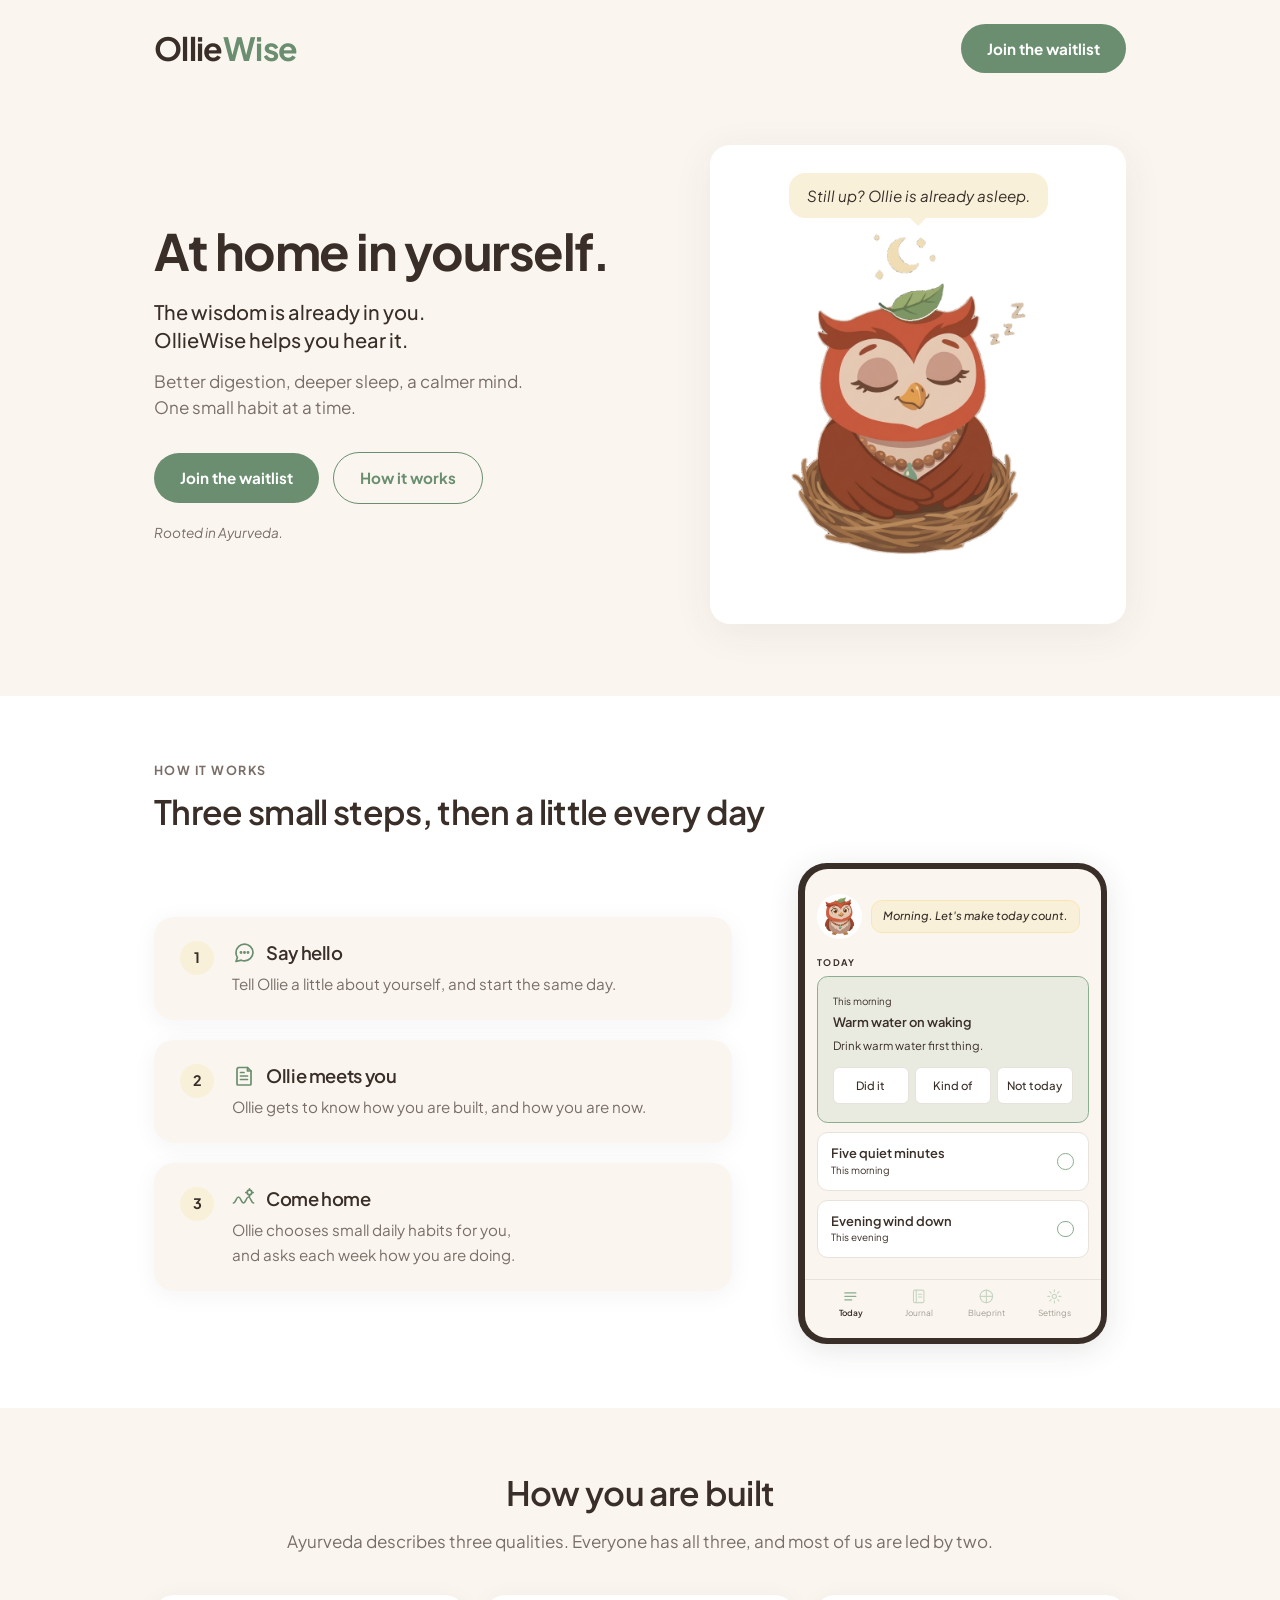
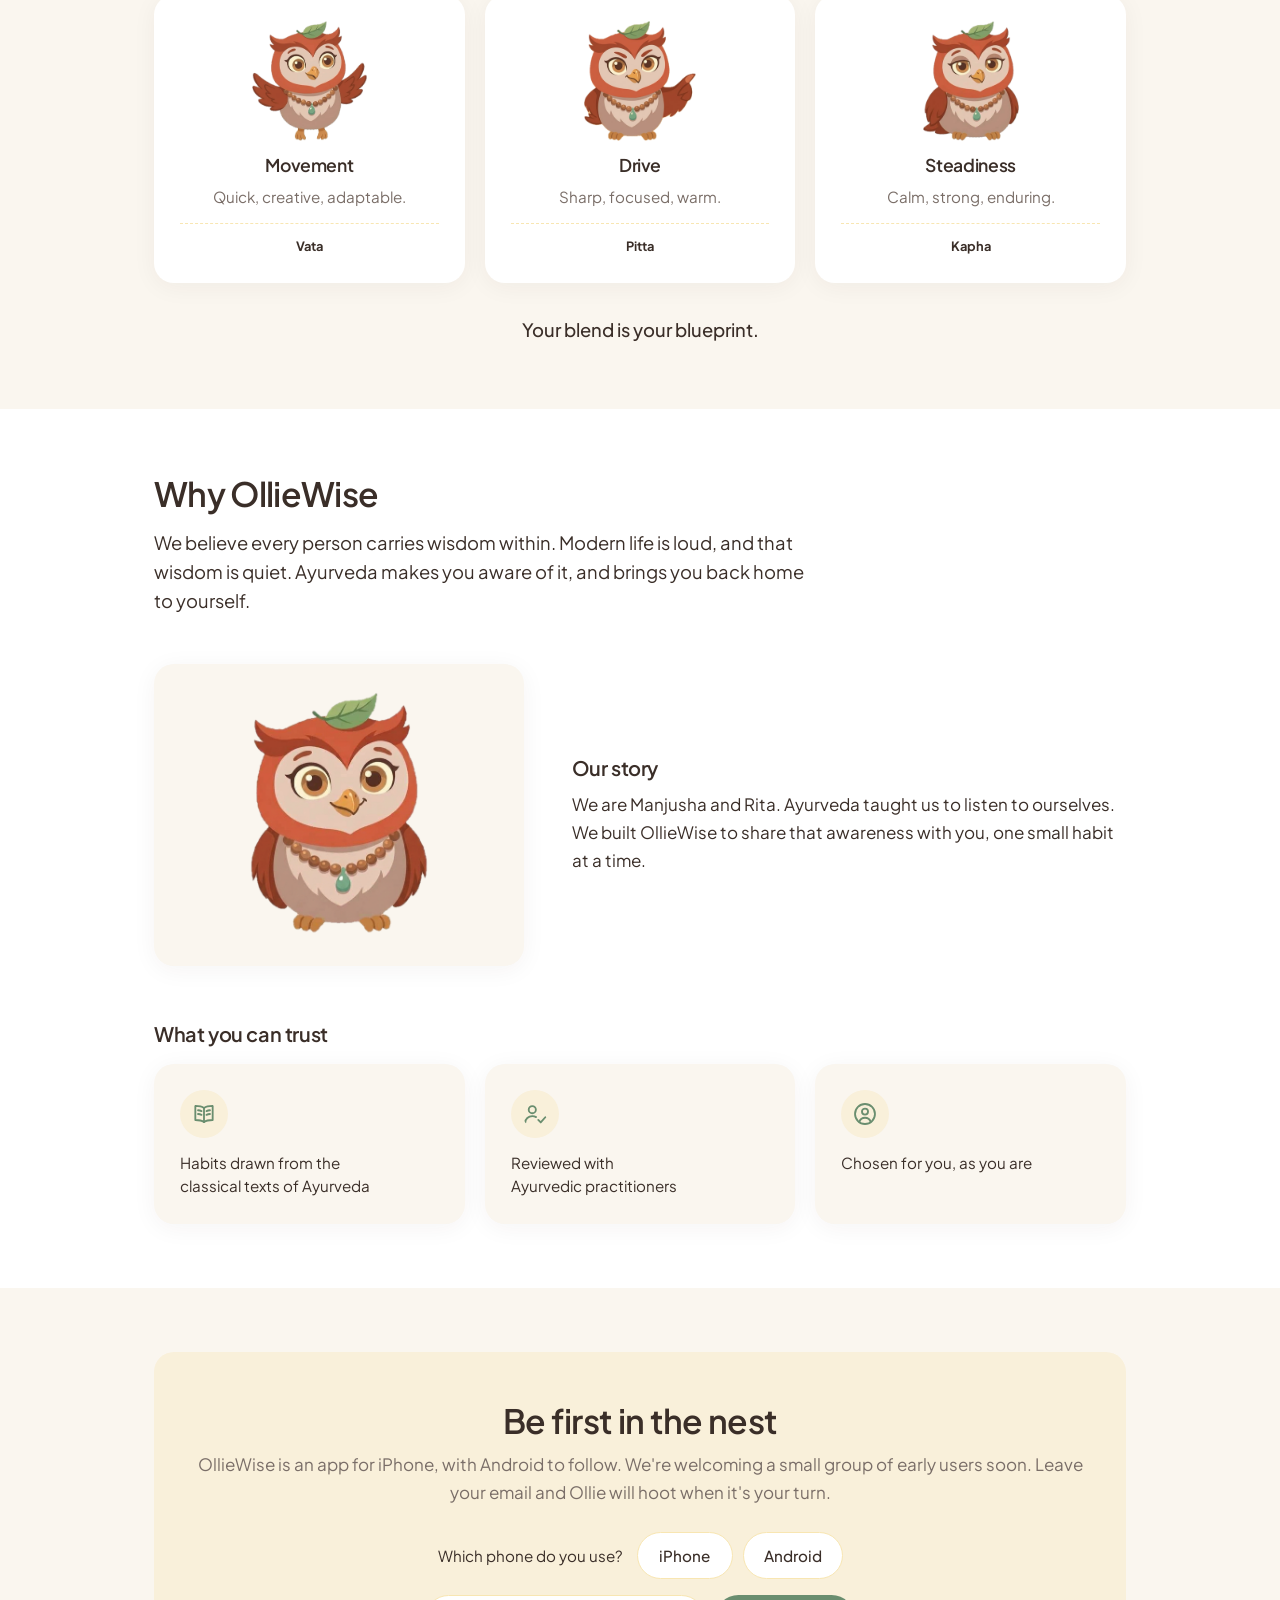
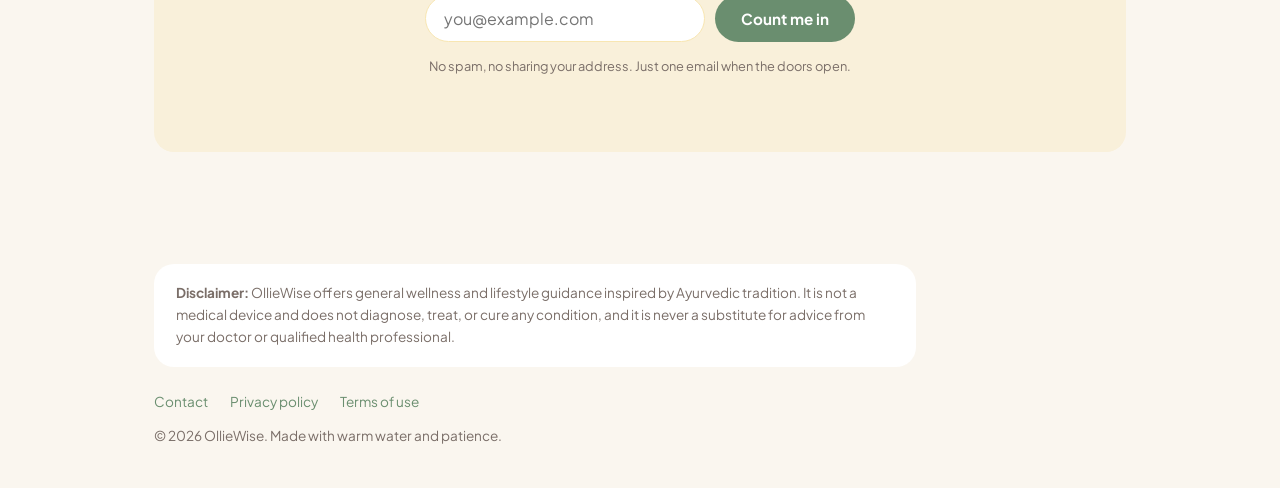
==== commit 25dceab8: "Site: step 3 heading is Come home Co-Authored-By: Claude Opus 5.5 <noreply@anthropic.com> Claude-Ses" ====
--- a/index.html
+++ b/index.html
@@ -463,7 +463,7 @@
           <path d="M3 15c2.5 0 2.5-6 5-6s2.5 6 5 6 2.5-6 5-6 2.5 6 5 6" transform="translate(-1.5 1)"/>
           <circle cx="17.5" cy="5.5" r="2.3"/>
           <path d="M17.5 1.8v.9M17.5 8.3v.9M13.8 5.5h.9M20.3 5.5h.9"/>
-        </svg>Make it yours</h3>
+        </svg>Come home</h3>
         <p>Ollie chooses small daily habits for you, and asks each week how you are doing.</p>
       </div>
     </div>
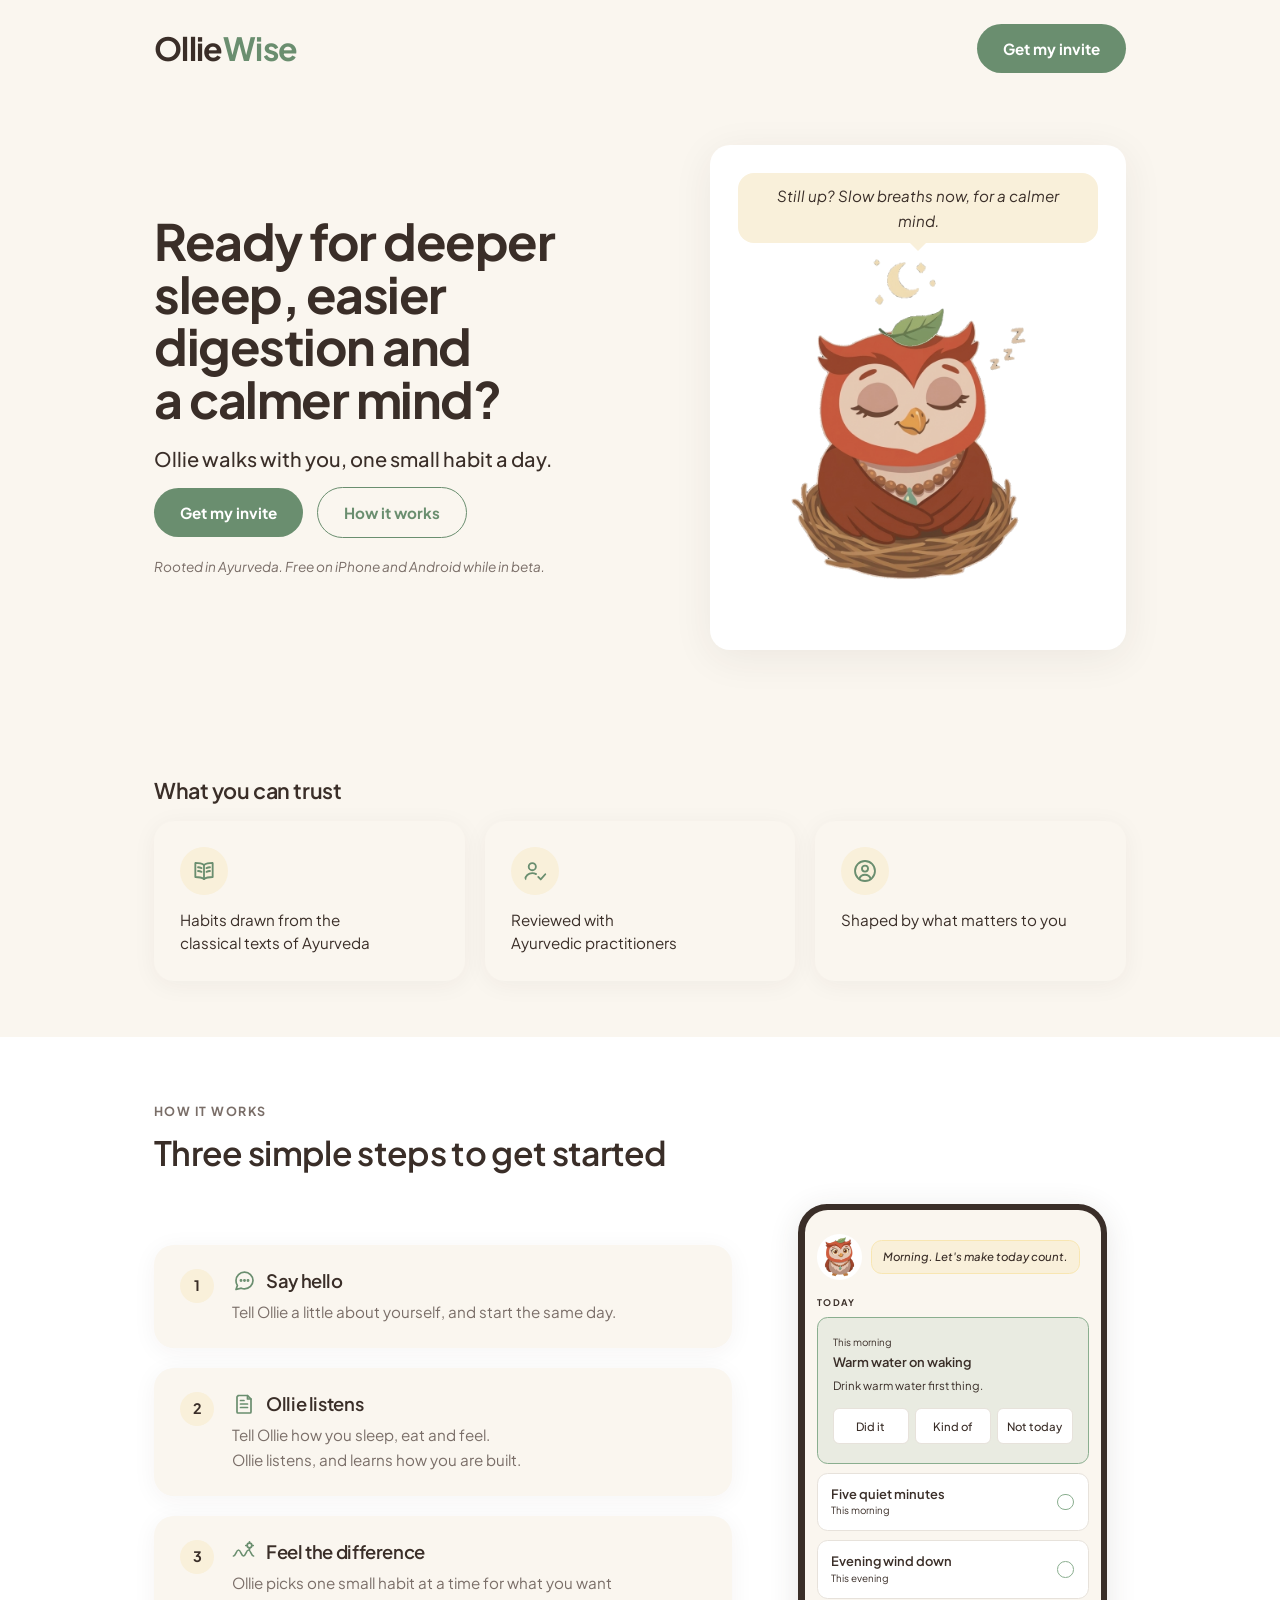
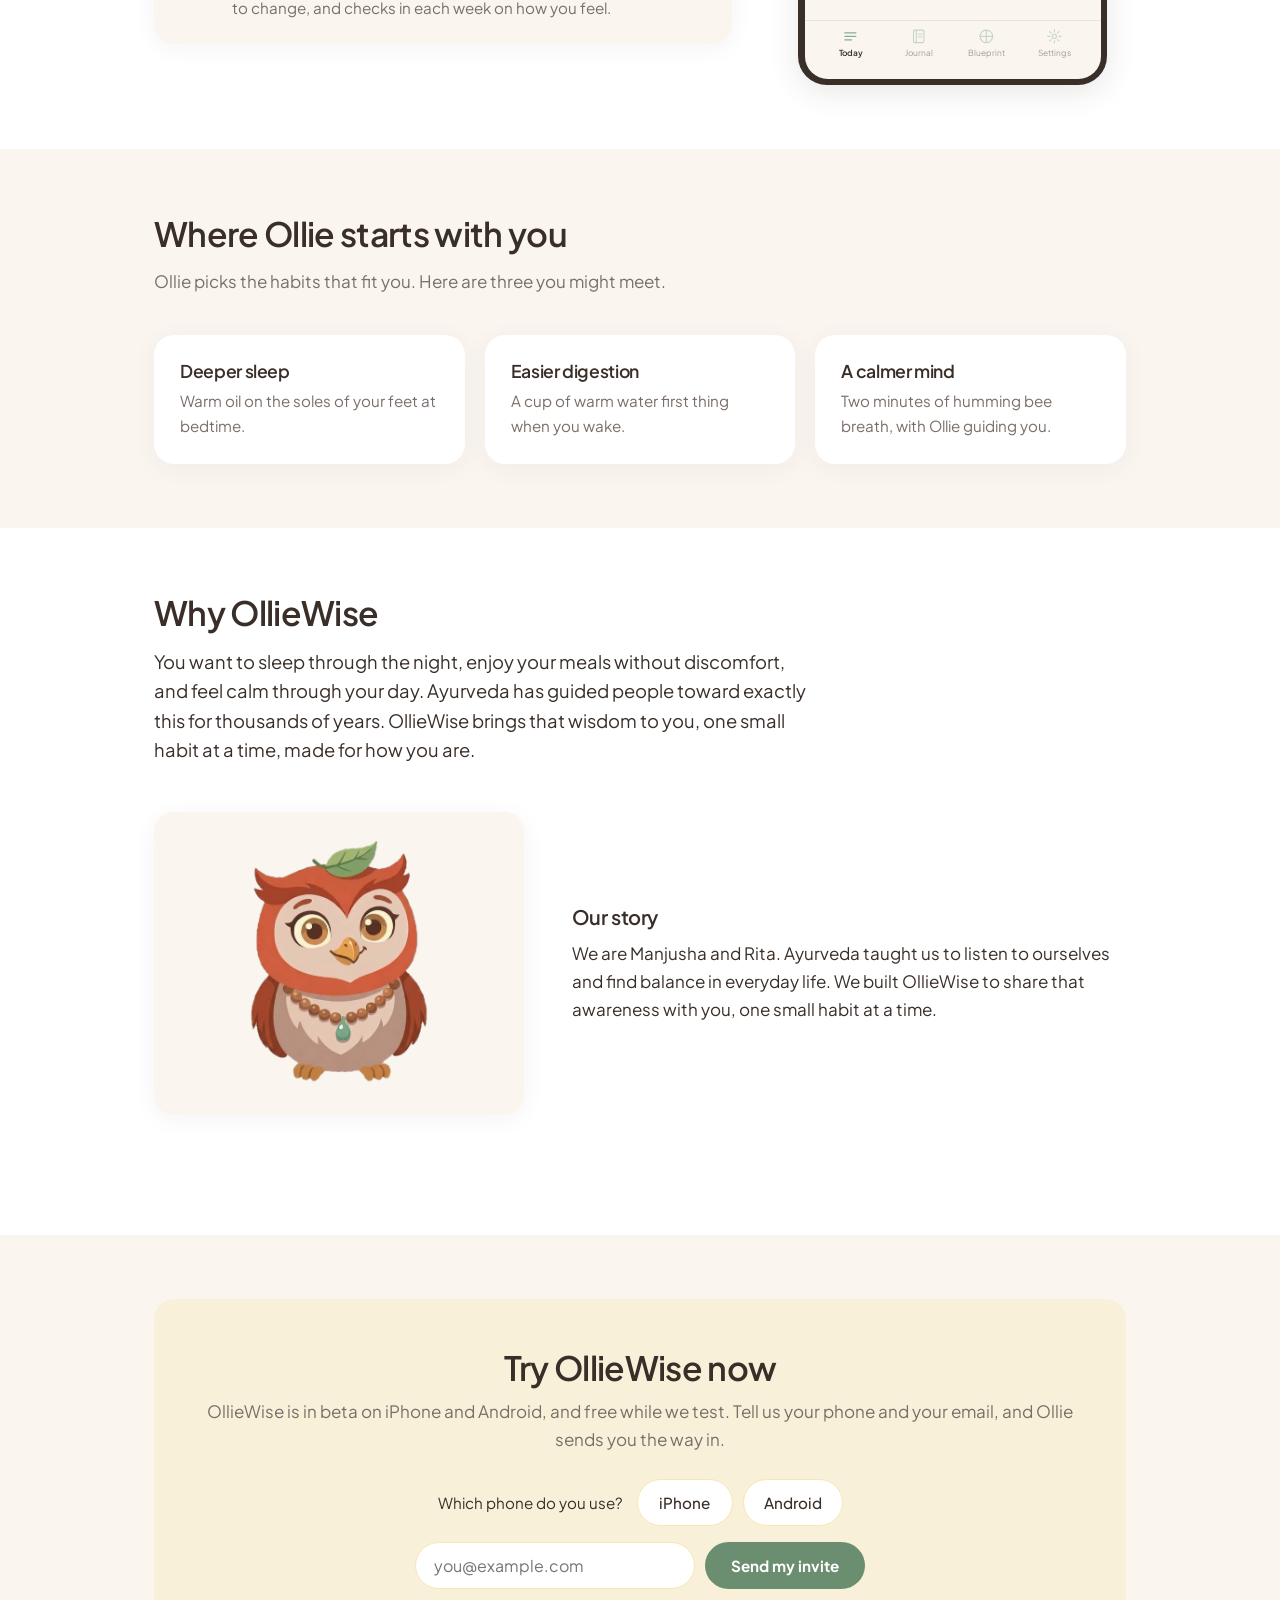
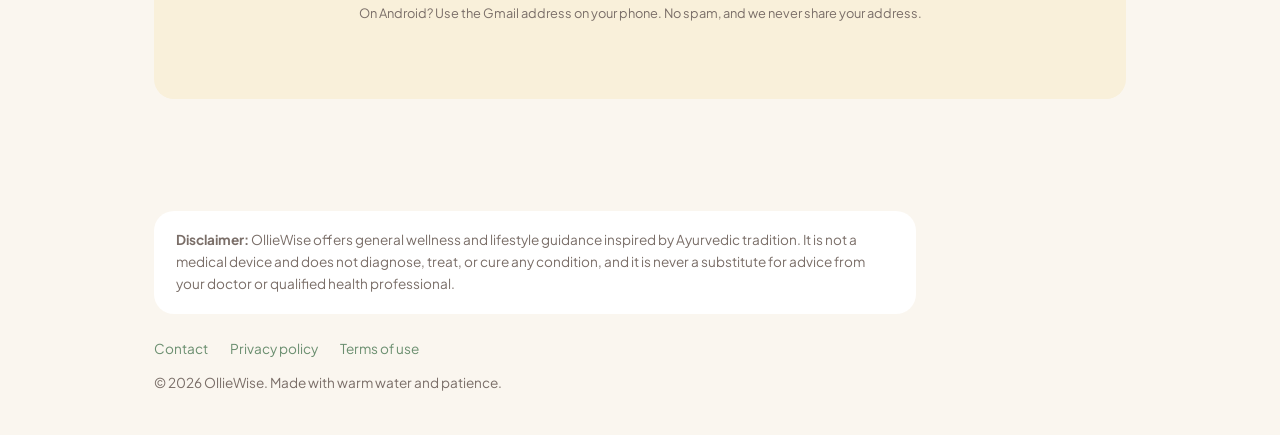
==== commit f3cbaa26: "Beta invite flow: needs-first homepage, phone-specific welcome emails, Android tester alert" ====
--- a/index.html
+++ b/index.html
@@ -368,6 +368,11 @@
     .about-stage { max-width: 150px; }
     section { padding: 48px 0; }
   }
+  .trust-band { padding-top: 56px; padding-bottom: 56px; }
+  .trust-band h2.trust-title { font-size: 1.35rem; margin-bottom: 18px; }
+  .patterns.helps .pattern h3 { margin-bottom: 6px; }
+  .beta-next { margin-top: 22px; }
+  .beta-next p { color: var(--ink); margin-bottom: 14px; }
 </style>
 </head>
 <body>
@@ -375,19 +380,18 @@
 <div class="wrap">
   <nav>
     <a class="wordmark" href="#">Ollie<span>Wise</span></a>
-    <a class="btn" href="#waitlist">Join the waitlist</a>
+    <a class="btn" href="#beta">Get my invite</a>
   </nav>
 
   <header class="hero">
     <div>
-      <h1>At home <span class="keep">in yourself.</span></h1>
-      <p class="lead why"><span>The wisdom is already in you.</span> <span>OllieWise helps you hear it.</span></p>
-      <p class="lead get"><span>Better digestion, deeper sleep, a calmer mind.</span> <span>One small habit at a time.</span></p>
+      <h1>Ready for deeper sleep, easier digestion and a calmer mind?</h1>
+      <p class="lead why"><span>Ollie walks with you, one small habit a day.</span></p>
       <div class="cta-row">
-        <a class="btn" href="#waitlist">Join the waitlist</a>
+        <a class="btn" href="#beta">Get my invite</a>
         <a class="btn btn-quiet" href="#how">How it works</a>
       </div>
-      <p class="hint">Rooted in Ayurveda.</p>
+      <p class="hint">Rooted in Ayurveda. Free on iPhone and Android while in beta.</p>
     </div>
     <div class="mascot-card">
       <div class="speech" id="ollie-speech">Evening. Time to wind down well.</div>
@@ -432,10 +436,42 @@
   </header>
 </div>
 
+<section class="trust-band" id="trust">
+  <div class="wrap">
+    <h2 class="trust-title">What you can trust</h2>
+    <div class="trust">
+      <div class="trust-item">
+        <svg class="icon" viewBox="0 0 24 24" fill="none" stroke="currentColor" stroke-width="1.7" stroke-linecap="round" stroke-linejoin="round" aria-hidden="true">
+          <path d="M12 6.5C10.3 5.2 7.8 4.5 4 4.5v13c3.8 0 6.3.7 8 2 1.7-1.3 4.2-2 8-2v-13c-3.8 0-6.3.7-8 2z"/>
+          <path d="M12 6.5v13"/>
+          <path d="M6.5 8.5c1.2.1 2.300.4 3.200.8M6.500 12c1.200.1 2.300.4 3.200.8M17.500 8.500c-1.200.1-2.300.4-3.200.8M17.500 12c-1.200.1-2.300.4-3.200.8"/>
+        </svg>
+        <p>Habits drawn from the classical texts of Ayurveda</p>
+      </div>
+      <div class="trust-item">
+        <svg class="icon" viewBox="0 0 24 24" fill="none" stroke="currentColor" stroke-width="1.7" stroke-linecap="round" stroke-linejoin="round" aria-hidden="true">
+          <circle cx="9.5" cy="8" r="3.3"/>
+          <path d="M3 20c0-3.600 2.900-6 6.500-6 1.300 0 2.500.3 3.500.9"/>
+          <path d="M15 17.500l2.300 2.300L21.500 15"/>
+        </svg>
+        <p>Reviewed with Ayurvedic practitioners</p>
+      </div>
+      <div class="trust-item">
+        <svg class="icon" viewBox="0 0 24 24" fill="none" stroke="currentColor" stroke-width="1.7" stroke-linecap="round" stroke-linejoin="round" aria-hidden="true">
+          <circle cx="12" cy="12" r="9.2"/>
+          <circle cx="12" cy="9.800" r="2.800"/>
+          <path d="M6.700 19.200c.9-2.300 2.900-3.700 5.300-3.700s4.400 1.400 5.300 3.700"/>
+        </svg>
+        <p>Shaped by what matters to you</p>
+      </div>
+    </div>
+  </div>
+</section>
+
 <section class="alt" id="how">
   <div class="wrap">
     <p class="kicker">How it works</p>
-    <h2>Three small steps, then a little every day</h2>
+    <h2>Three simple steps to get started</h2>
     <div class="how-grid">
     <div class="steps">
       <div class="step">
@@ -454,8 +490,8 @@
           <path d="M6 3.5h9.5L19 7v13a1 1 0 0 1-1 1H6a1 1 0 0 1-1-1v-15a1 1 0 0 1 1-1z"/>
           <path d="M15.5 3.5V7H19"/>
           <path d="M8.5 12h7M8.5 15.5h7M8.5 8.5h3.5"/>
-        </svg>Ollie meets you</h3>
-        <p>Ollie gets to know how you are built, and how you are now.</p>
+        </svg>Ollie listens</h3>
+        <p>Tell Ollie how you sleep, eat and feel. Ollie listens, and learns how you are built.</p>
       </div>
       <div class="step">
         <div class="num">3</div>
@@ -463,8 +499,8 @@
           <path d="M3 15c2.5 0 2.5-6 5-6s2.5 6 5 6 2.5-6 5-6 2.5 6 5 6" transform="translate(-1.5 1)"/>
           <circle cx="17.5" cy="5.5" r="2.3"/>
           <path d="M17.5 1.8v.9M17.5 8.3v.9M13.8 5.5h.9M20.3 5.5h.9"/>
-        </svg>Come home</h3>
-        <p>Ollie chooses small daily habits for you, and asks each week how you are doing.</p>
+        </svg>Feel the difference</h3>
+        <p>Ollie picks one small habit at a time for what you want to change, and checks in each week on how you feel.</p>
       </div>
     </div>
       <!-- Simplified drawing of the Today screen. Wording matches the app. -->
@@ -501,43 +537,35 @@
   </div>
 </section>
 
-<section id="built">
+
+<section id="helps">
   <div class="wrap">
-    <h2>How you are built</h2>
-    <p class="section-lead">
-      Ayurveda describes three qualities. Everyone has all three, and most of
-      us are led by two.
-    </p>
-    <div class="patterns">
-      <div class="pattern p1">
-        <img class="pattern-ollie" src="ollie_vata.png" alt="Ollie with both wings spread wide" loading="lazy">
-        <h3>Movement</h3>
-        <p>Quick, creative, adaptable.</p>
-        <p class="trad"><em>Vata</em></p>
-      </div>
-      <div class="pattern p2">
-        <img class="pattern-ollie" src="ollie_pitta.png" alt="Ollie pointing ahead with a determined face" loading="lazy">
-        <h3>Drive</h3>
-        <p>Sharp, focused, warm.</p>
-        <p class="trad"><em>Pitta</em></p>
-      </div>
-      <div class="pattern p3">
-        <img class="pattern-ollie" src="ollie_kapha.png" alt="Ollie standing calm with half closed eyes" loading="lazy">
-        <h3>Steadiness</h3>
-        <p>Calm, strong, enduring.</p>
-        <p class="trad"><em>Kapha</em></p>
-      </div>
-    </div>
-    <p class="patterns-close">Your blend is your blueprint.</p>
+    <h2>Where Ollie starts with you</h2>
+    <p class="section-lead">Ollie picks the habits that fit you. Here are three you might meet.</p>
+    <div class="patterns helps">
+      <div class="pattern">
+        <h3>Deeper sleep</h3>
+        <p>Warm oil on the soles of your feet at bedtime.</p>
+      </div>
+      <div class="pattern">
+        <h3>Easier digestion</h3>
+        <p>A cup of warm water first thing when you wake.</p>
+      </div>
+      <div class="pattern">
+        <h3>A calmer mind</h3>
+        <p>Two minutes of humming bee breath, with Ollie guiding you.</p>
+      </div>
+    </div>
   </div>
 </section>
 
 <section class="alt about" id="about">
   <div class="wrap">
     <h2>Why OllieWise</h2>
-    <p class="about-why">We believe every person carries wisdom within. Modern life is loud,
-    and that wisdom is quiet. Ayurveda makes you aware of it, and brings
-    you back home to yourself.</p>
+    <p class="about-why">You want to sleep through the night, enjoy your meals without discomfort,
+    and feel calm through your day. Ayurveda has guided people toward exactly this for
+    thousands of years. OllieWise brings that wisdom to you, one small habit at a time,
+    made for how you are.</p>
 
     <div class="about-story">
       <!-- Daytime Ollie, eyes open. To change the pose, change the src below. -->
@@ -551,49 +579,21 @@
       </div>
       <div>
         <h3>Our story</h3>
-        <p>We are Manjusha and Rita. Ayurveda taught us to listen to ourselves.
+        <p>We are Manjusha and Rita. Ayurveda taught us to listen to ourselves and find balance in everyday life.
         We built OllieWise to share that awareness with you, one small habit
         at a time.</p>
       </div>
     </div>
 
-    <h3 class="trust-title">What you can trust</h3>
-    <div class="trust">
-      <div class="trust-item">
-        <svg class="icon" viewBox="0 0 24 24" fill="none" stroke="currentColor" stroke-width="1.7" stroke-linecap="round" stroke-linejoin="round" aria-hidden="true">
-          <path d="M12 6.5C10.3 5.2 7.8 4.5 4 4.5v13c3.8 0 6.3.7 8 2 1.7-1.3 4.2-2 8-2v-13c-3.8 0-6.3.7-8 2z"/>
-          <path d="M12 6.5v13"/>
-          <path d="M6.5 8.5c1.2.1 2.300.4 3.200.8M6.500 12c1.200.1 2.300.4 3.200.8M17.500 8.500c-1.200.1-2.300.4-3.200.8M17.500 12c-1.200.1-2.300.4-3.200.8"/>
-        </svg>
-        <p>Habits drawn from the classical texts of Ayurveda</p>
-      </div>
-      <div class="trust-item">
-        <svg class="icon" viewBox="0 0 24 24" fill="none" stroke="currentColor" stroke-width="1.7" stroke-linecap="round" stroke-linejoin="round" aria-hidden="true">
-          <circle cx="9.5" cy="8" r="3.3"/>
-          <path d="M3 20c0-3.600 2.900-6 6.500-6 1.300 0 2.500.3 3.500.9"/>
-          <path d="M15 17.500l2.300 2.300L21.500 15"/>
-        </svg>
-        <p>Reviewed with Ayurvedic practitioners</p>
-      </div>
-      <div class="trust-item">
-        <svg class="icon" viewBox="0 0 24 24" fill="none" stroke="currentColor" stroke-width="1.7" stroke-linecap="round" stroke-linejoin="round" aria-hidden="true">
-          <circle cx="12" cy="12" r="9.2"/>
-          <circle cx="12" cy="9.800" r="2.800"/>
-          <path d="M6.700 19.200c.9-2.300 2.900-3.700 5.300-3.700s4.400 1.400 5.300 3.700"/>
-        </svg>
-        <p>Chosen for you, as you are</p>
-      </div>
-    </div>
   </div>
 </section>
 
-<section id="waitlist">
+<section id="beta">
   <div class="wrap">
     <div class="waitlist-box">
-      <h2 id="waitlist-title">Be first in the nest</h2>
-      <p id="waitlist-lead">OllieWise is an app for iPhone, with Android to follow.
-      We're welcoming a small group of early users soon. Leave your email and
-      Ollie will hoot when it's your turn.</p>
+      <h2 id="waitlist-title">Try OllieWise now</h2>
+      <p id="waitlist-lead">OllieWise is in beta on iPhone and Android, and free while we test.
+      Tell us your phone and your email, and Ollie sends you the way in.</p>
       <form class="waitlist-form" id="waitlist-form"
             action="/api/waitlist" method="post">
         <fieldset class="phone-choice">
@@ -608,11 +608,15 @@
           <!-- Honeypot: hidden from humans, irresistible to bots -->
           <input type="text" name="nickname" tabindex="-1" autocomplete="off"
                  style="position:absolute; left:-9999px;" aria-hidden="true">
-          <button class="btn" type="submit">Count me in</button>
+          <button class="btn" type="submit">Send my invite</button>
         </div>
       </form>
-      <p class="form-note" id="waitlist-note">No spam, no sharing your address.
-      Just one email when the doors open.</p>
+      <p class="form-note" id="waitlist-note">On Android? Use the Gmail address on your phone.
+      No spam, and we never share your address.</p>
+      <div class="beta-next" id="beta-iphone" hidden>
+        <p>On your iPhone, install TestFlight from the App Store, then tap the button below and choose Accept, then Install.</p>
+        <a class="btn" href="https://testflight.apple.com/join/MwQbJQtA">Join the iPhone beta</a>
+      </div>
     </div>
   </div>
 </section>
@@ -643,16 +647,16 @@
     var h = override !== null ? Number(override) : new Date().getHours();
     var slot =
       h >= 5 && h < 11  ? ['ollie_morning_base.png?v=6',
-                           'Morning. Warm water before coffee, remember.',
+                           'Morning. Warm water first, for easy digestion.',
                            'Ollie the owl, waving good morning under a little sun'] :
       h >= 11 && h < 17 ? ['ollie_clean.png',
-                           'Afternoon. Your biggest meal belongs here.',
+                           'Afternoon. Make lunch your biggest meal, for easy digestion.',
                            'Ollie the owl, with a green leaf on top of the head'] :
       h >= 17 && h < 22 ? ['ollie_evening.png',
-                           'Evening. Time to wind down well.',
+                           'Evening. Screens off by nine, for deeper sleep.',
                            'Ollie the owl, with sleepy eyes under a crescent moon'] :
                           ['ollie_night_base.png?v=1',
-                           'Still up? Ollie is already asleep.',
+                           'Still up? Slow breaths now, for a calmer mind.',
                            'Ollie the owl, asleep in her nest under a crescent moon'];
     document.getElementById('ollie-speech').textContent = slot[1];
 
@@ -673,14 +677,18 @@
       }).then(function (data) {
         form.style.display = 'none';
         document.getElementById('waitlist-lead').style.display = 'none';
-        document.getElementById('waitlist-title').textContent = data.already
-          ? "You're already in the nest"
-          : "You're in the nest";
-        document.getElementById('waitlist-note').textContent = data.already
-          ? "Ollie hasn't forgotten you. You'll hear from her the moment it's your turn."
-          : "Welcome email is on its way. Ollie will hoot when it's your turn.";
+        var phone = (new FormData(form)).get('phone');
+        document.getElementById('waitlist-title').textContent = "You're in the nest";
+        if (phone === 'iphone') {
+          document.getElementById('waitlist-note').textContent =
+            'Your invite is on its way by email. You can also start right now.';
+          document.getElementById('beta-iphone').hidden = false;
+        } else {
+          document.getElementById('waitlist-note').textContent =
+            "Ollie will email your Android invite within a day. Look in Promotions if you don't see it.";
+        }
       }).catch(function () {
-        btn.disabled = false; btn.textContent = 'Count me in';
+        btn.disabled = false; btn.textContent = 'Send my invite';
         document.getElementById('waitlist-note').textContent =
           'Hmm, that didn’t go through. Please try again in a moment.';
       });
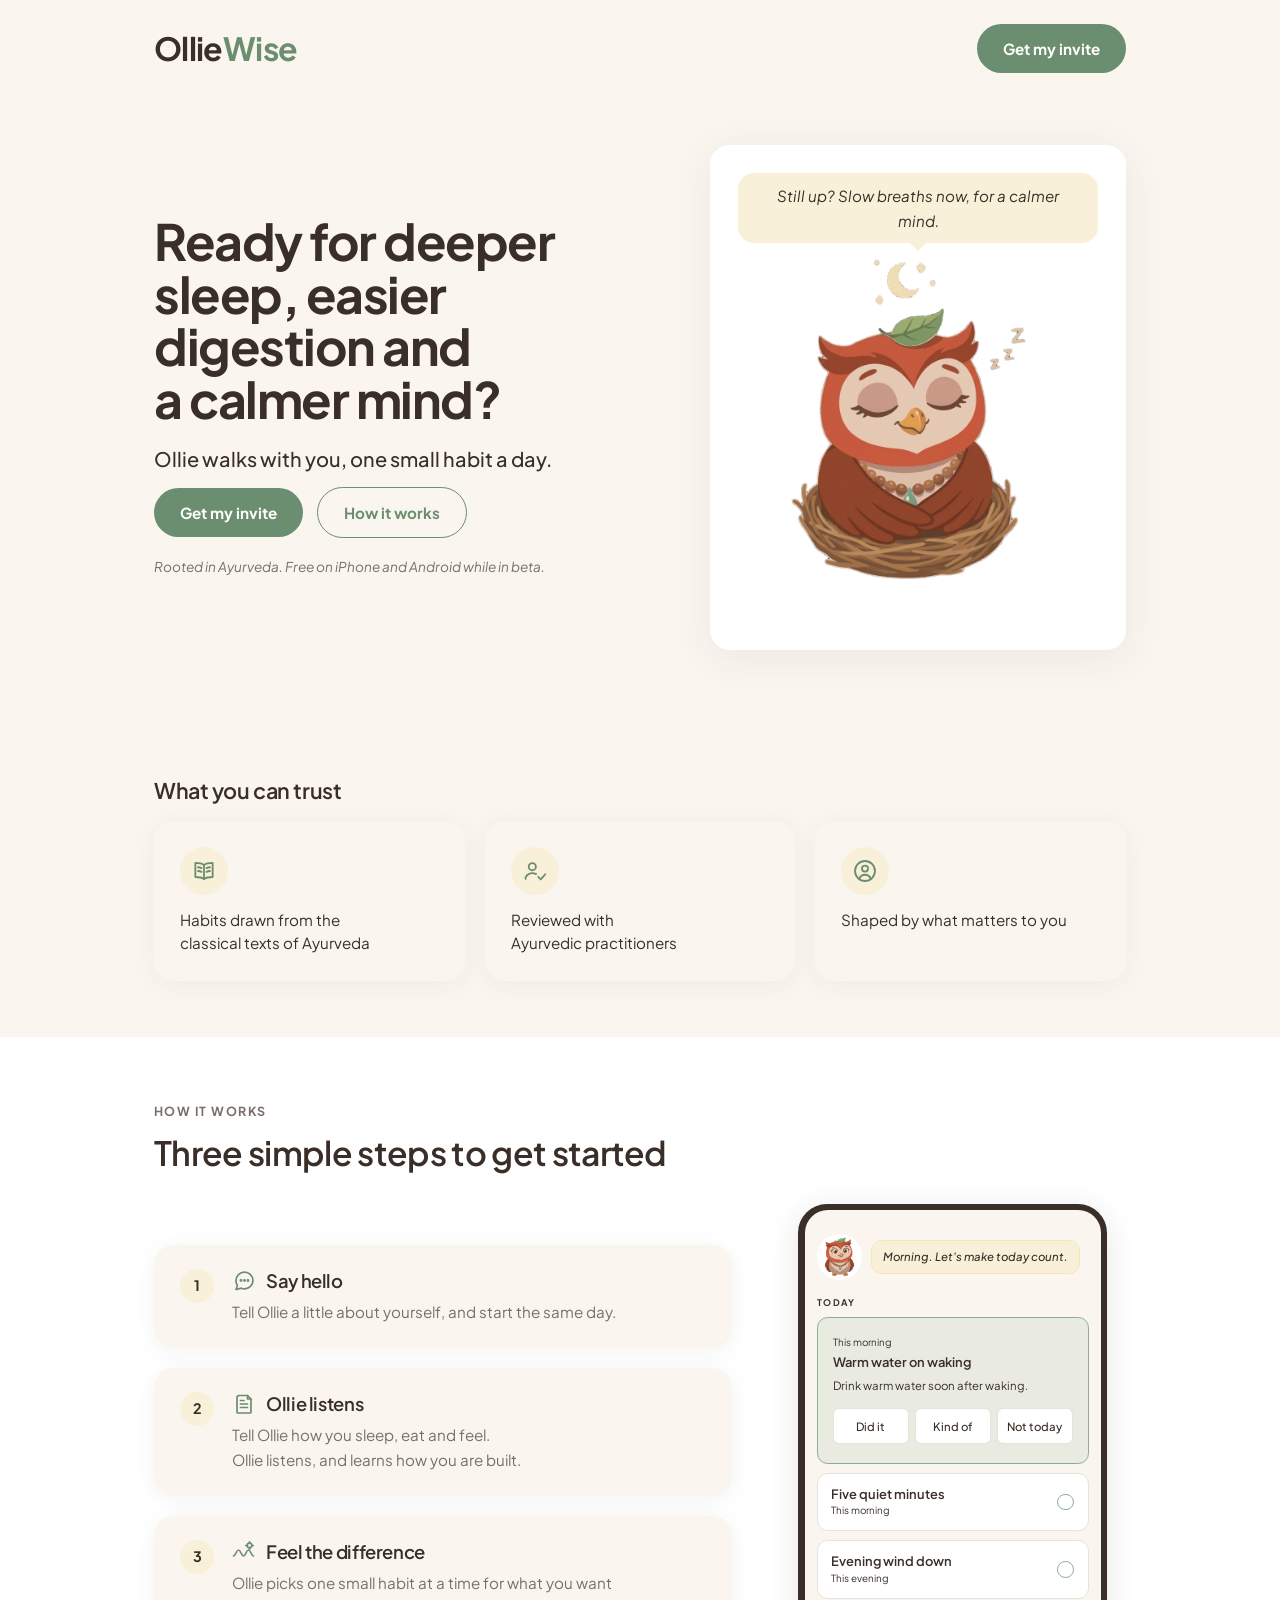
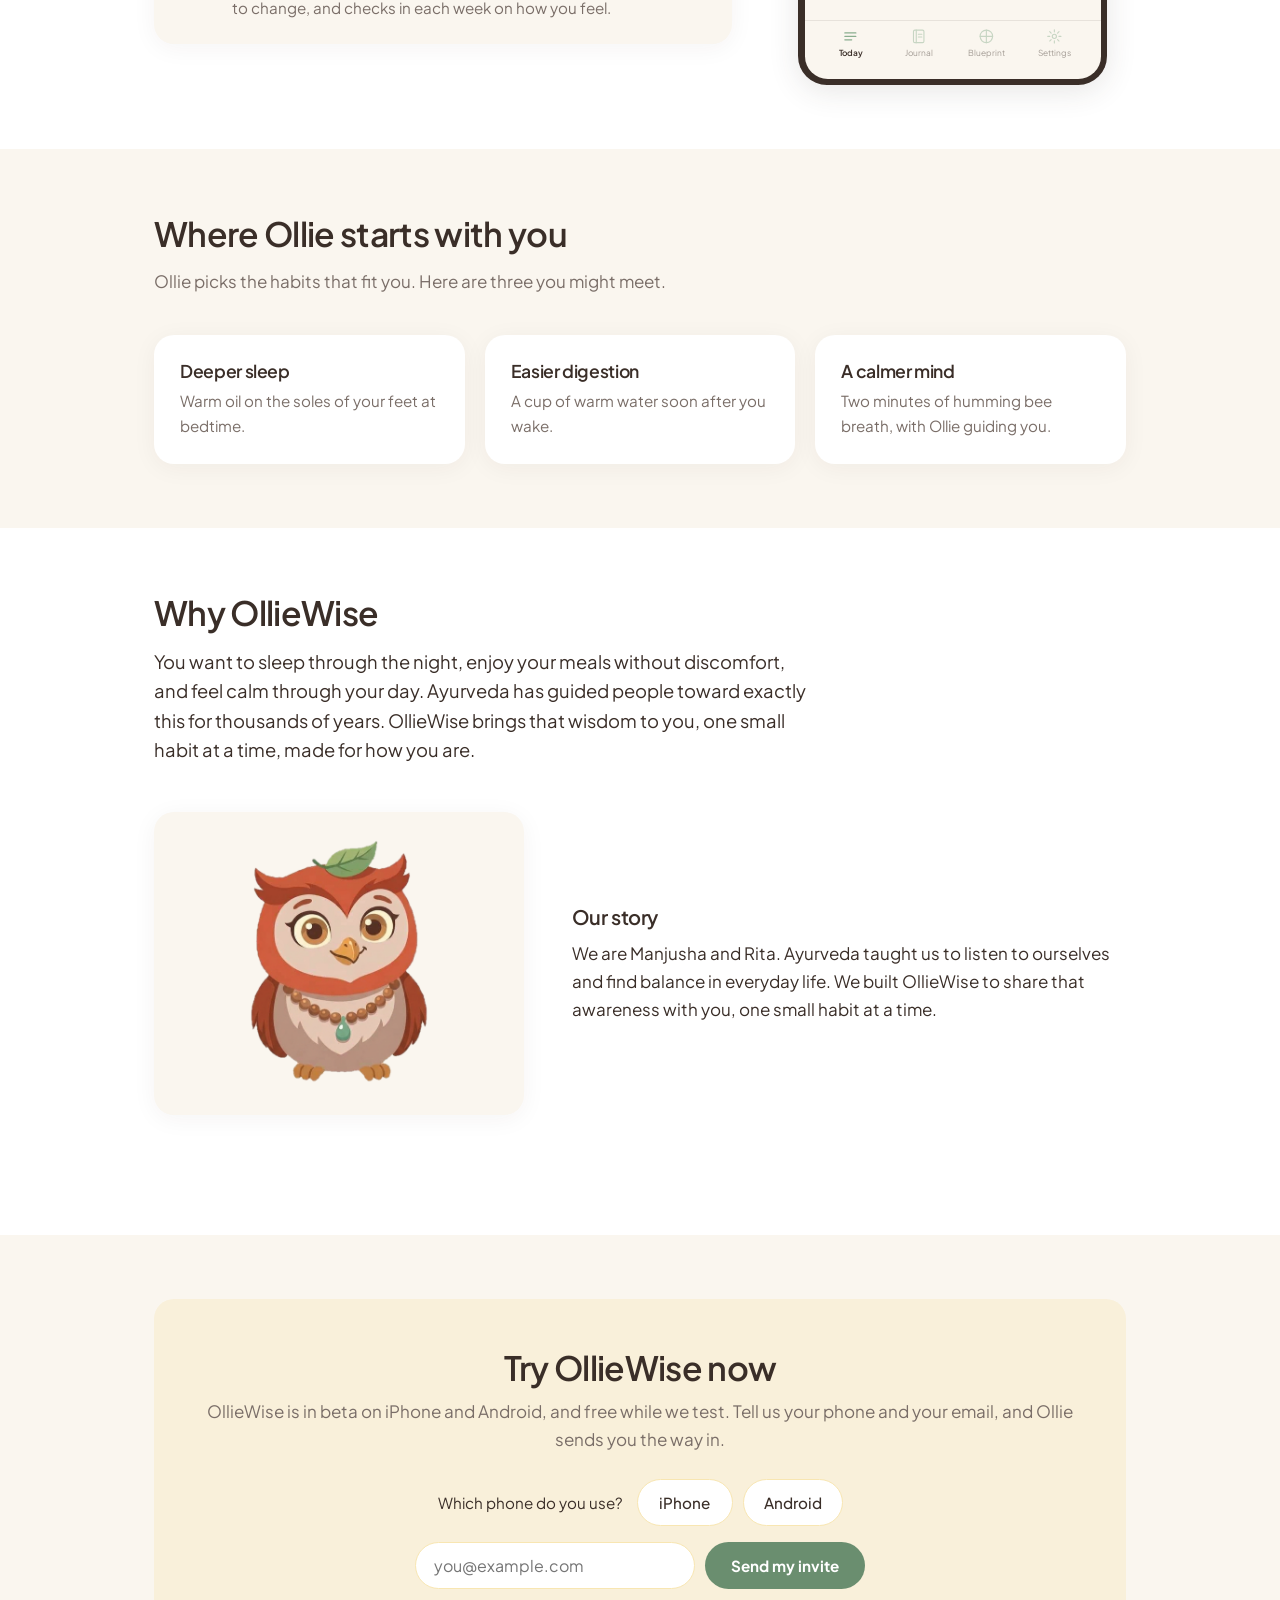
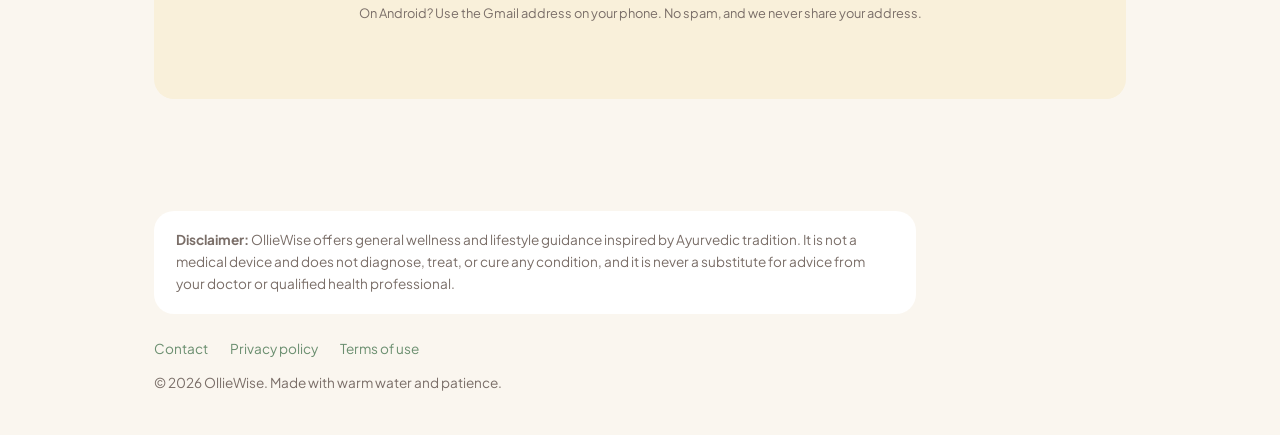
==== commit c050591e: "Warm water copy: soon after waking" ====
--- a/index.html
+++ b/index.html
@@ -517,7 +517,7 @@
                 <div class="app-habit">
                   <div class="app-when">This morning</div>
                   <div class="app-habit-title">Warm water on waking</div>
-                  <div class="app-habit-text">Drink warm water first thing.</div>
+                  <div class="app-habit-text">Drink warm water soon after waking.</div>
                   <div class="app-answers"><span>Did it</span><span>Kind of</span><span>Not today</span></div>
                 </div>
                 <div class="app-row"><div><div class="app-habit-title">Five quiet minutes</div><div class="app-when">This morning</div></div><span class="app-dot"></span></div>
@@ -549,7 +549,7 @@
       </div>
       <div class="pattern">
         <h3>Easier digestion</h3>
-        <p>A cup of warm water first thing when you wake.</p>
+        <p>A cup of warm water soon after you wake.</p>
       </div>
       <div class="pattern">
         <h3>A calmer mind</h3>
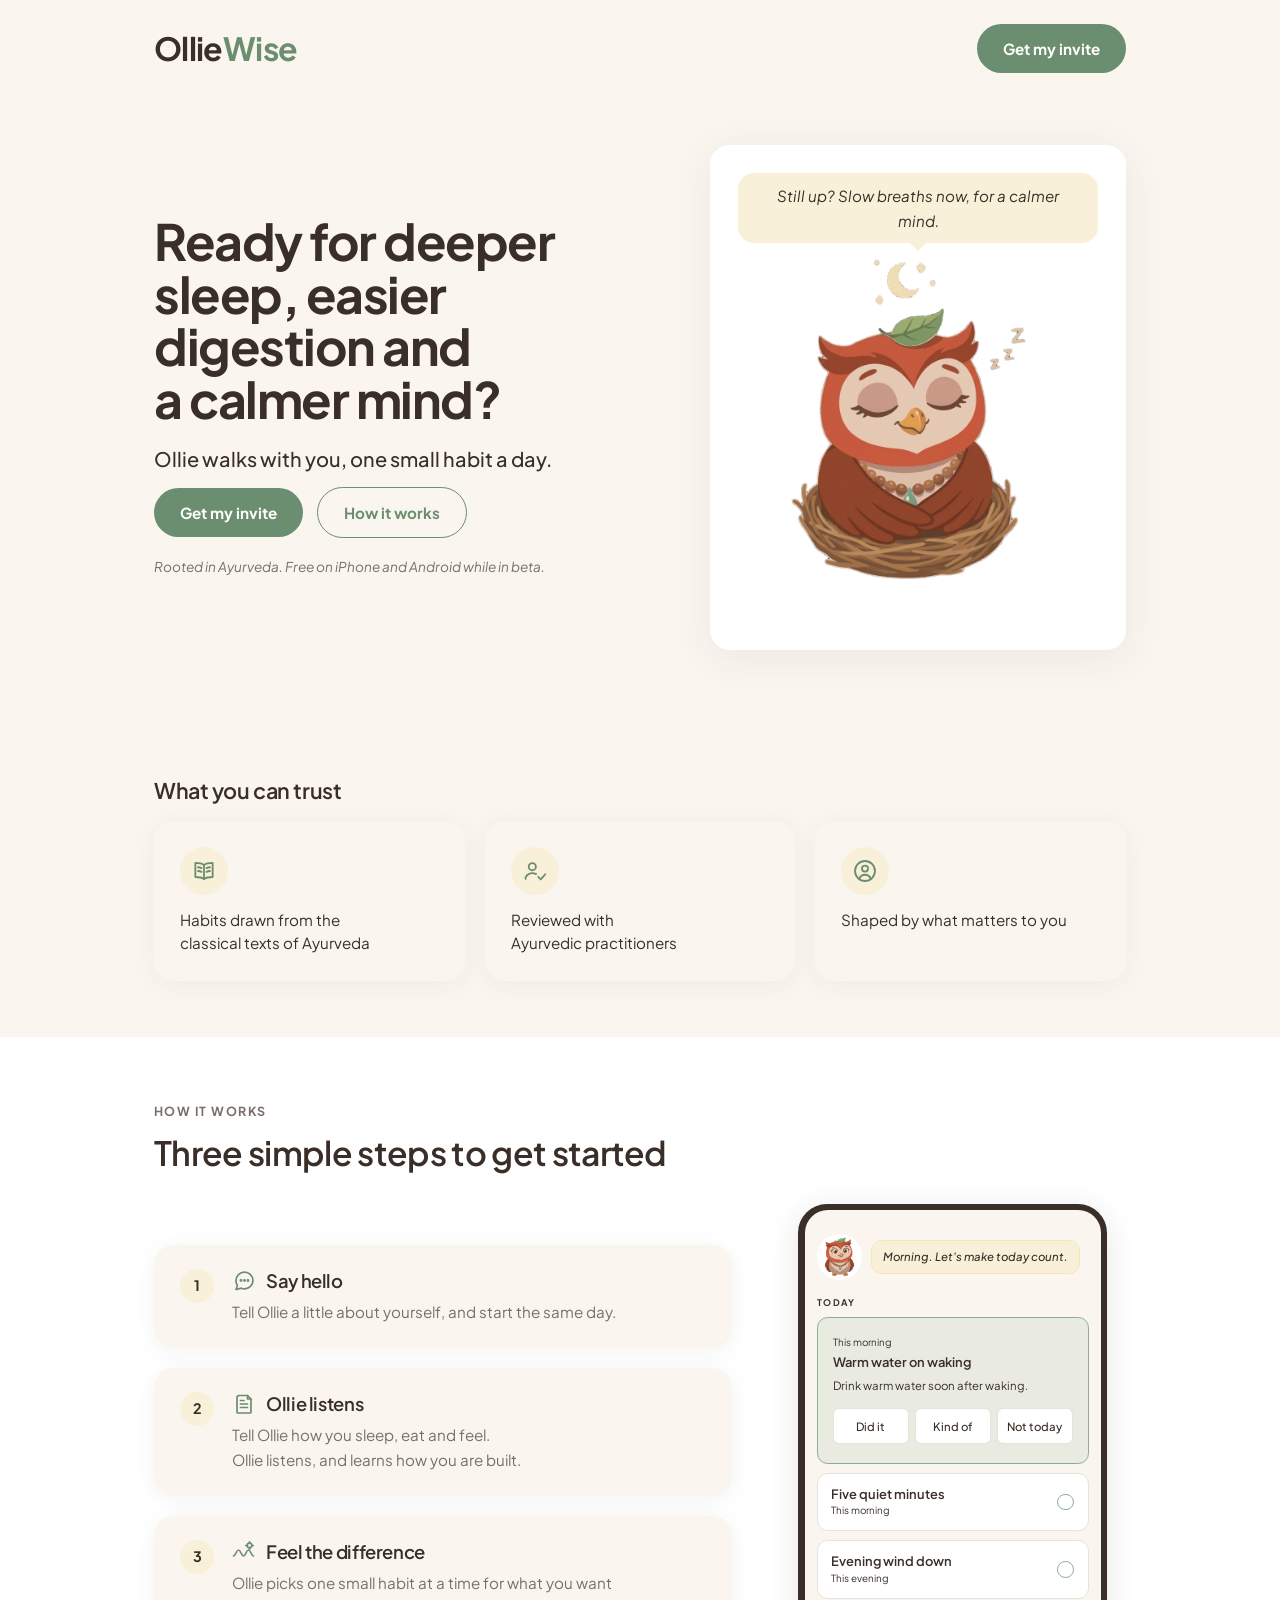
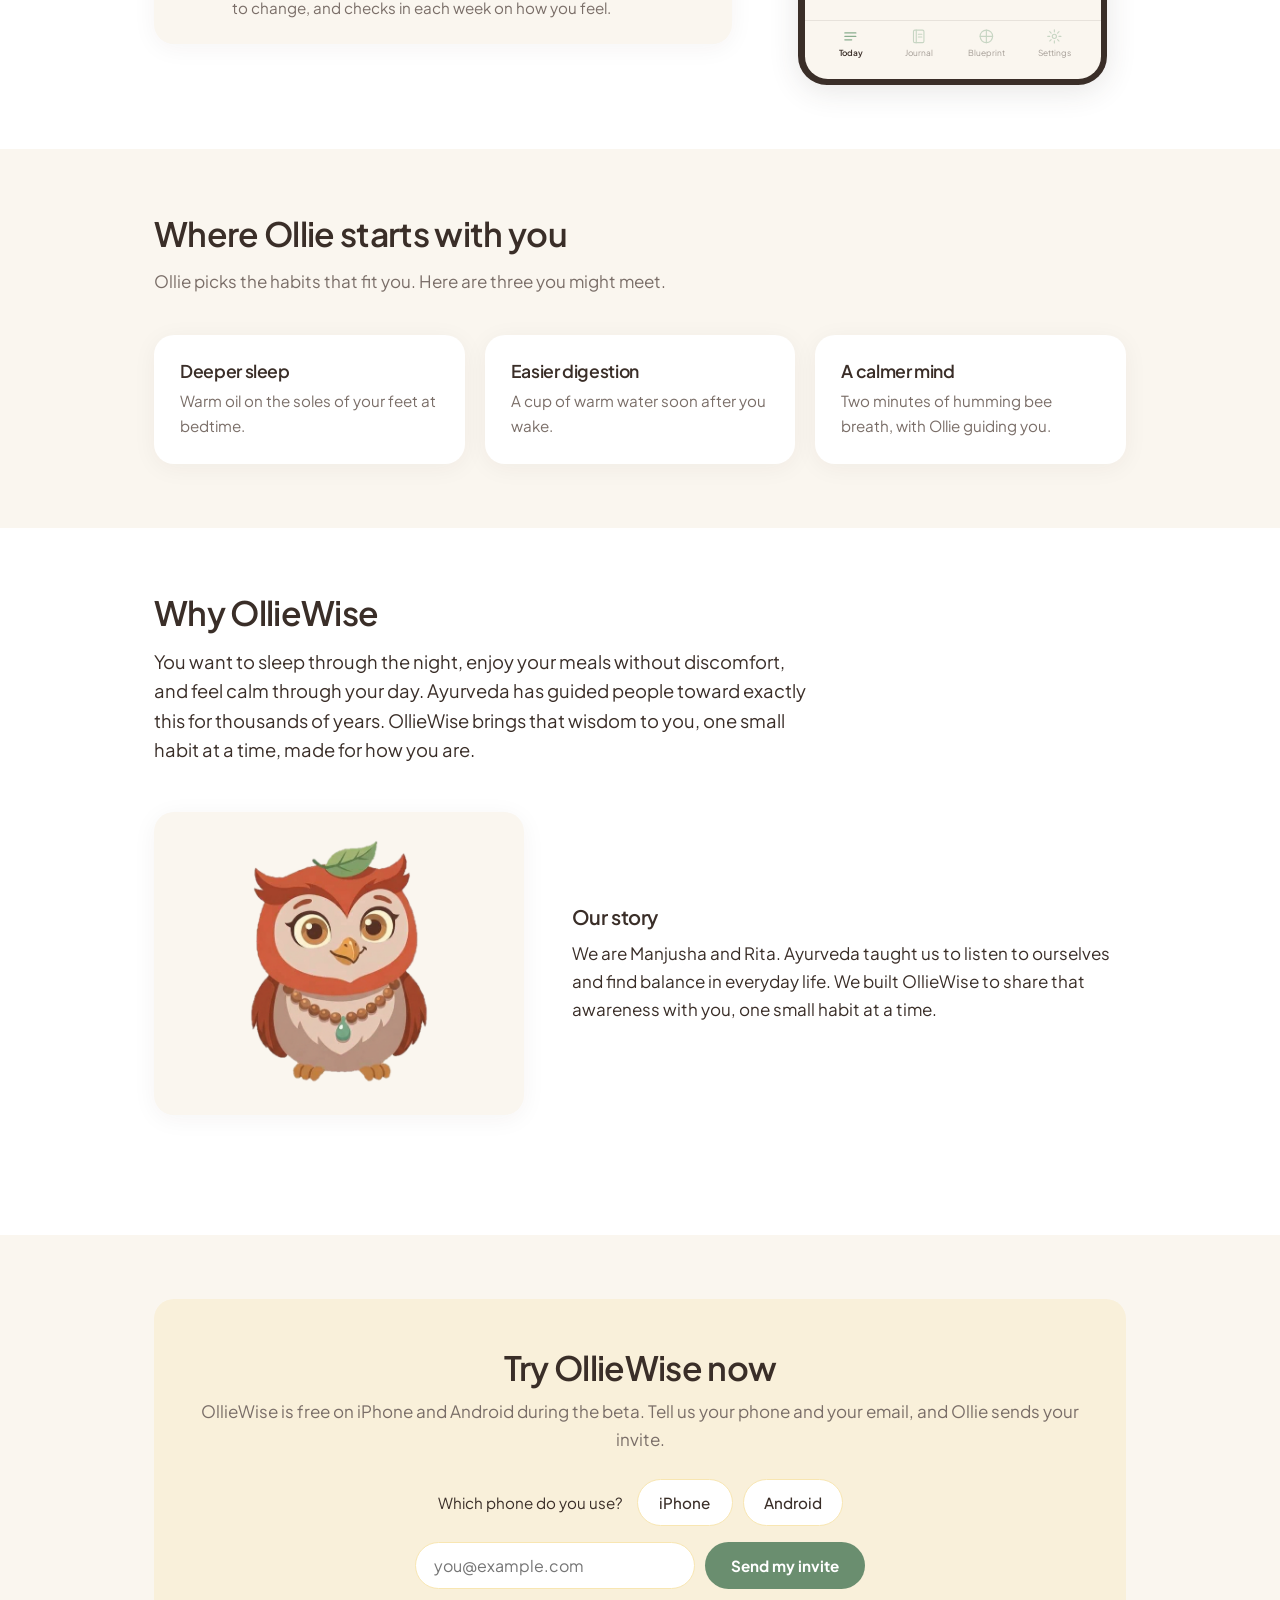
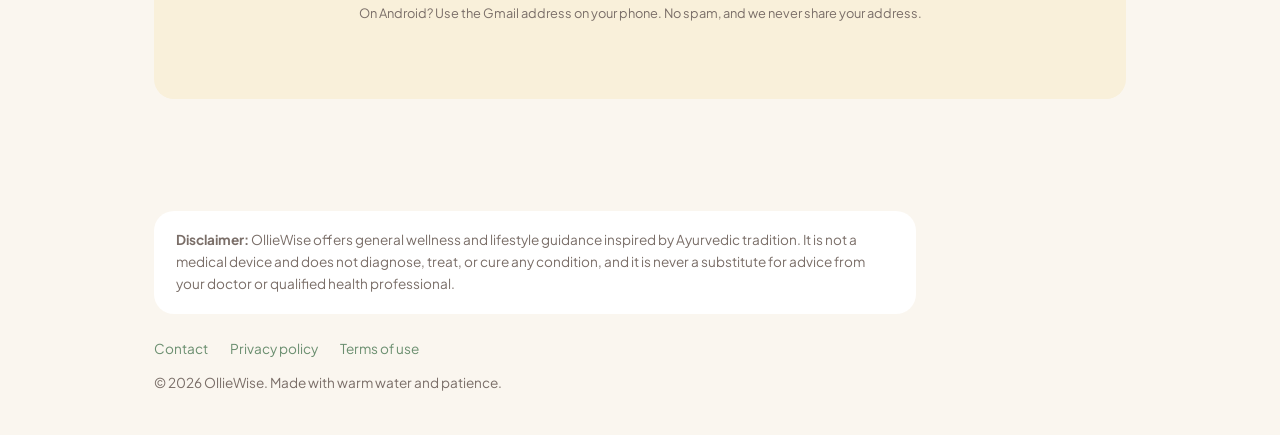
==== commit 057e66ee: "Copy polish: invite wording, warm water" ====
--- a/index.html
+++ b/index.html
@@ -592,8 +592,8 @@
   <div class="wrap">
     <div class="waitlist-box">
       <h2 id="waitlist-title">Try OllieWise now</h2>
-      <p id="waitlist-lead">OllieWise is in beta on iPhone and Android, and free while we test.
-      Tell us your phone and your email, and Ollie sends you the way in.</p>
+      <p id="waitlist-lead">OllieWise is free on iPhone and Android during the beta.
+      Tell us your phone and your email, and Ollie sends your invite.</p>
       <form class="waitlist-form" id="waitlist-form"
             action="/api/waitlist" method="post">
         <fieldset class="phone-choice">
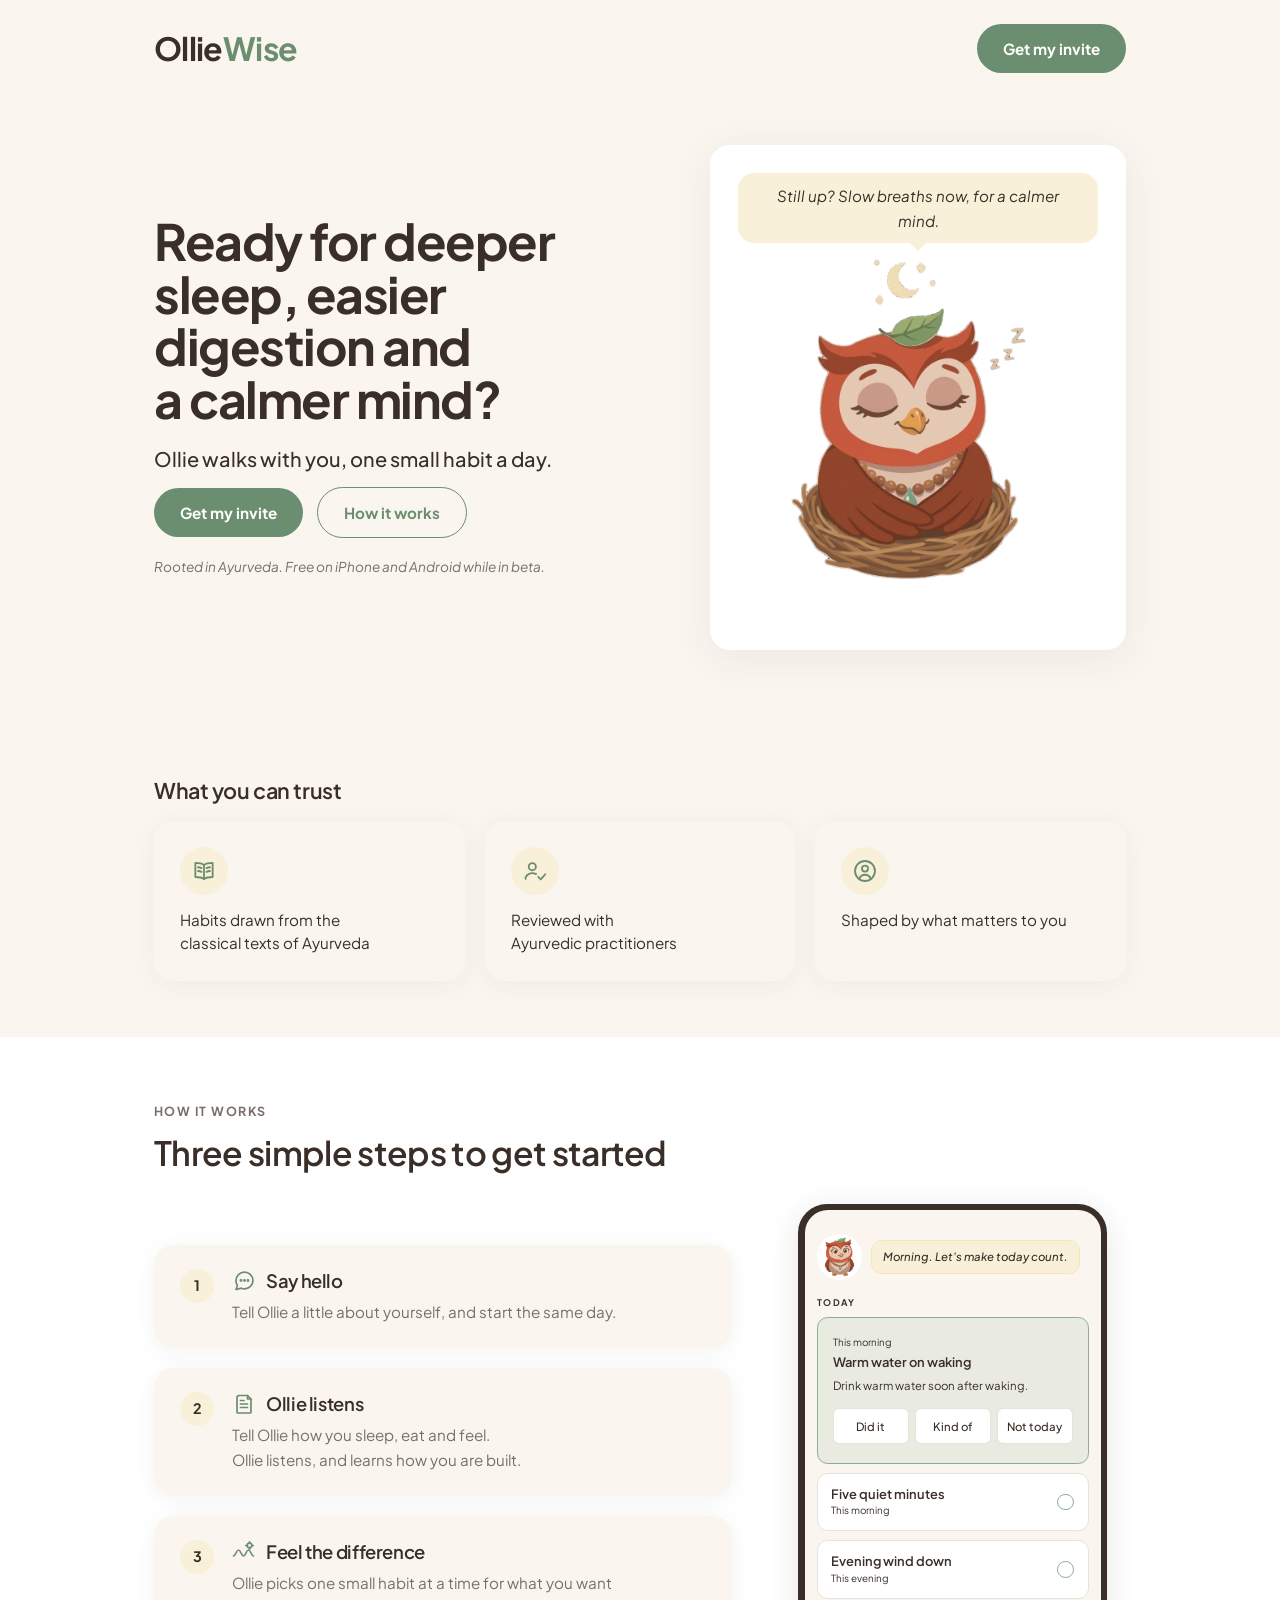
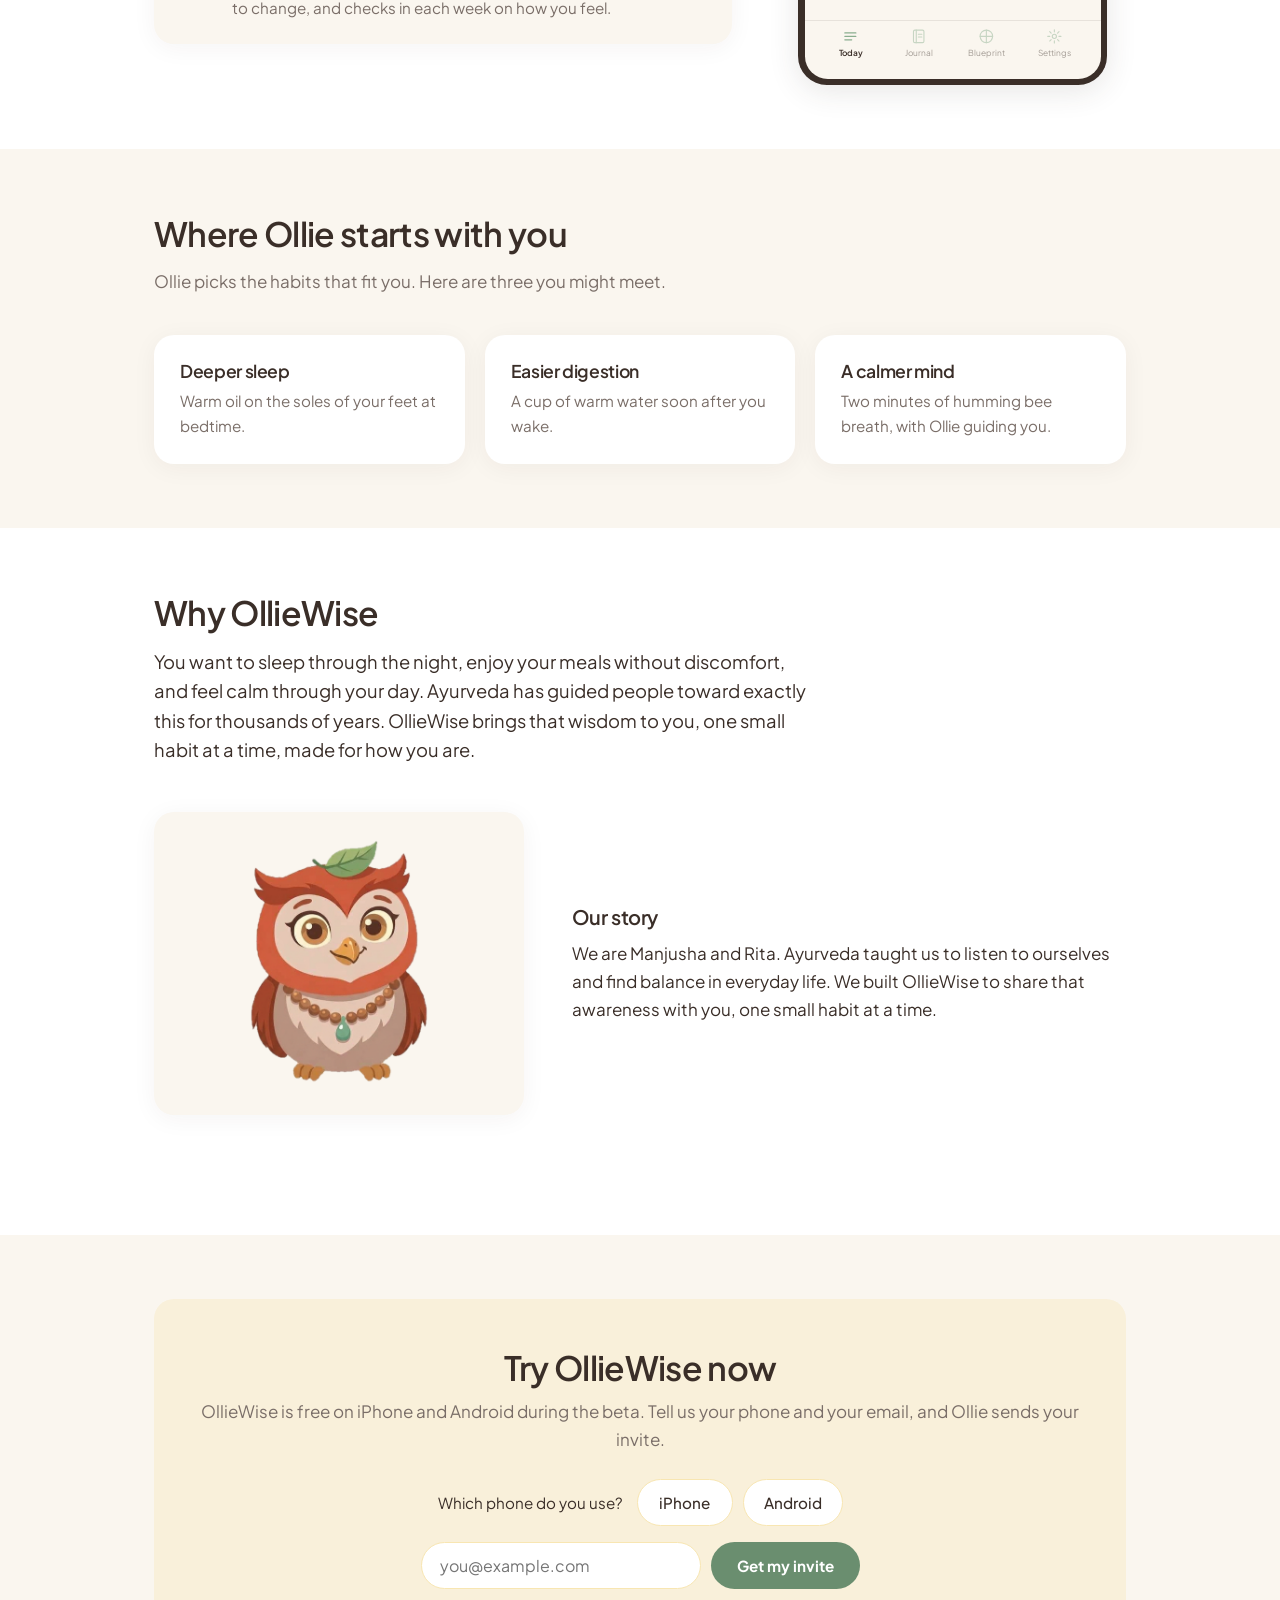
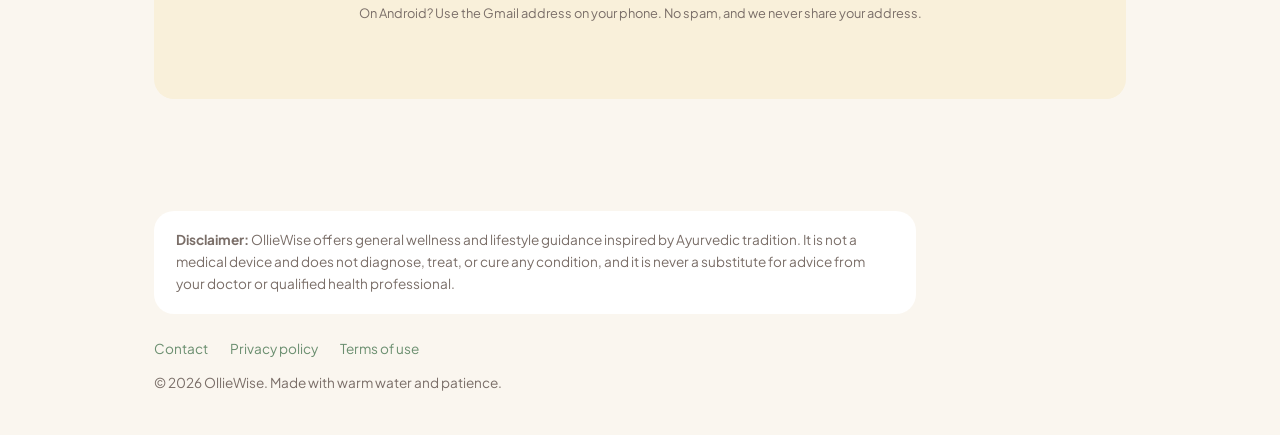
==== commit 4e3e1ed8: "Form button: Get my invite" ====
--- a/index.html
+++ b/index.html
@@ -608,7 +608,7 @@
           <!-- Honeypot: hidden from humans, irresistible to bots -->
           <input type="text" name="nickname" tabindex="-1" autocomplete="off"
                  style="position:absolute; left:-9999px;" aria-hidden="true">
-          <button class="btn" type="submit">Send my invite</button>
+          <button class="btn" type="submit">Get my invite</button>
         </div>
       </form>
       <p class="form-note" id="waitlist-note">On Android? Use the Gmail address on your phone.
@@ -688,7 +688,7 @@
             "Ollie will email your Android invite within a day. Look in Promotions if you don't see it.";
         }
       }).catch(function () {
-        btn.disabled = false; btn.textContent = 'Send my invite';
+        btn.disabled = false; btn.textContent = 'Get my invite';
         document.getElementById('waitlist-note').textContent =
           'Hmm, that didn’t go through. Please try again in a moment.';
       });
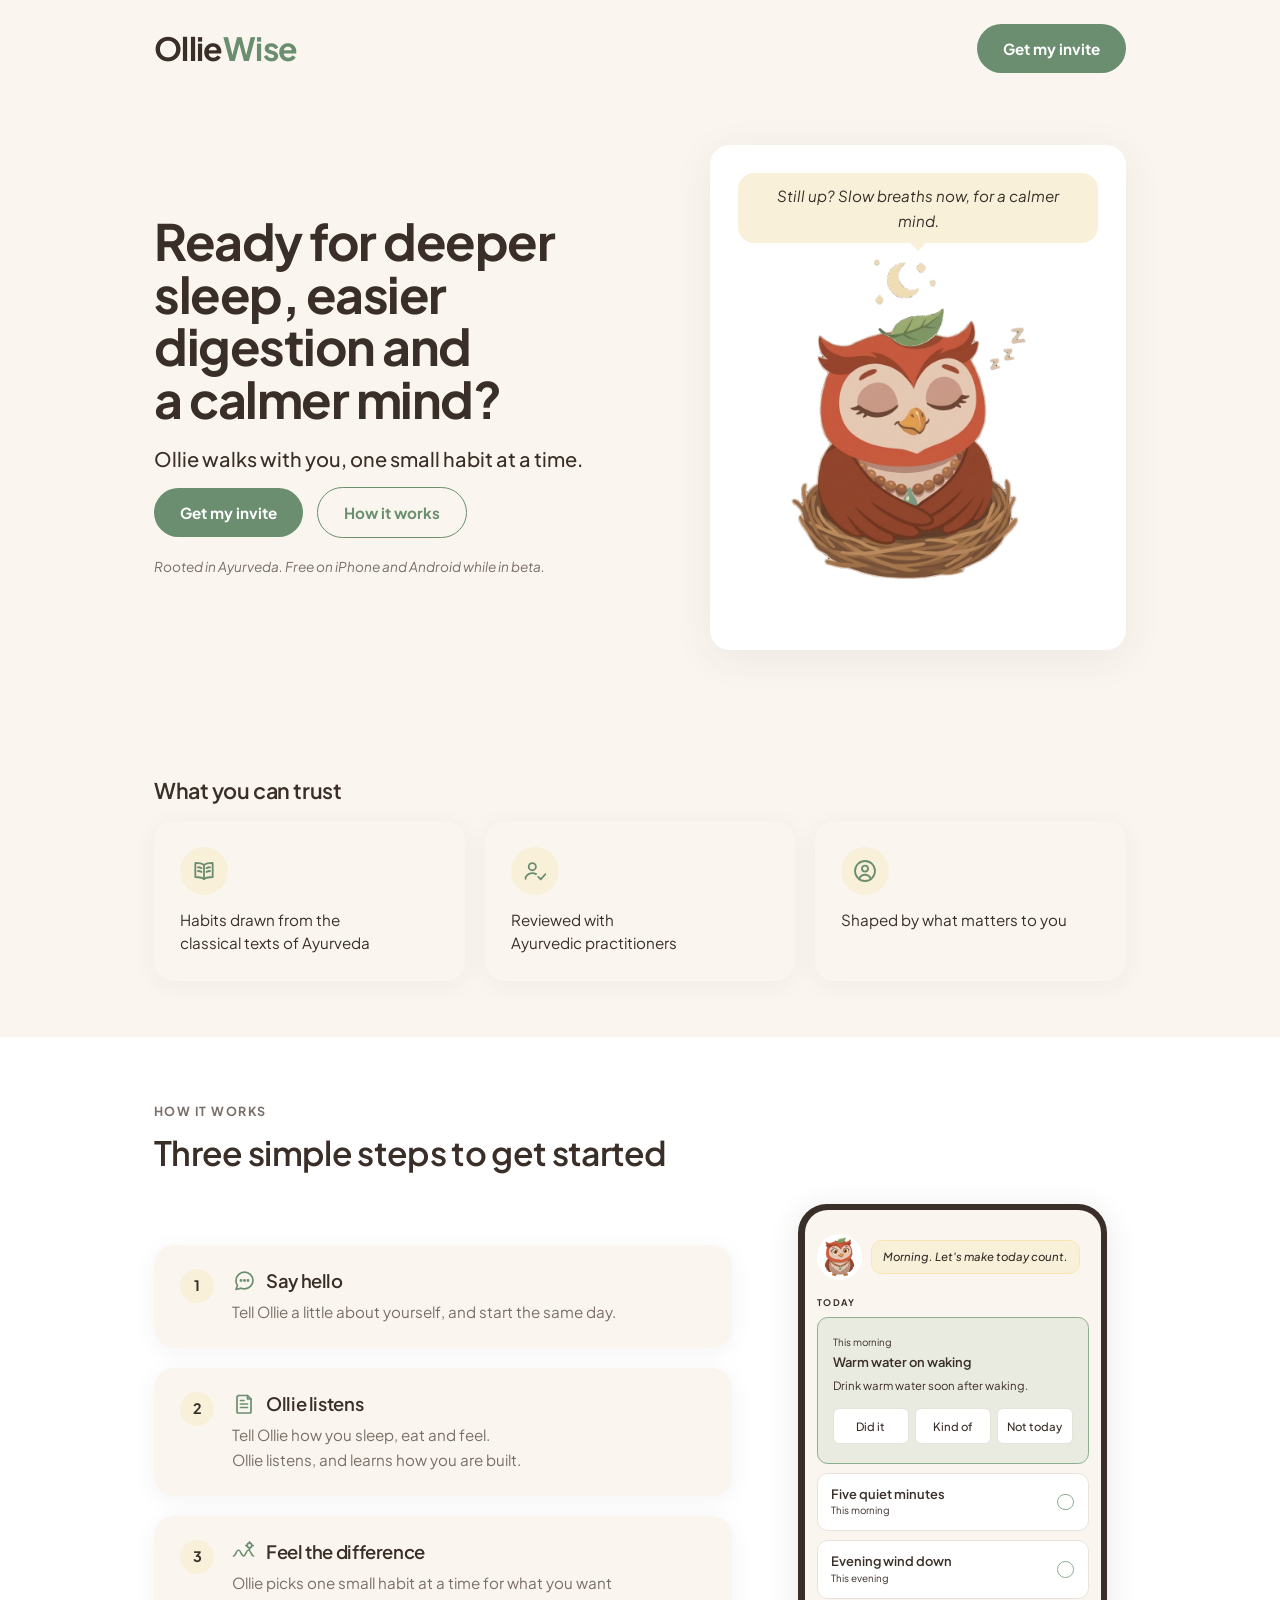
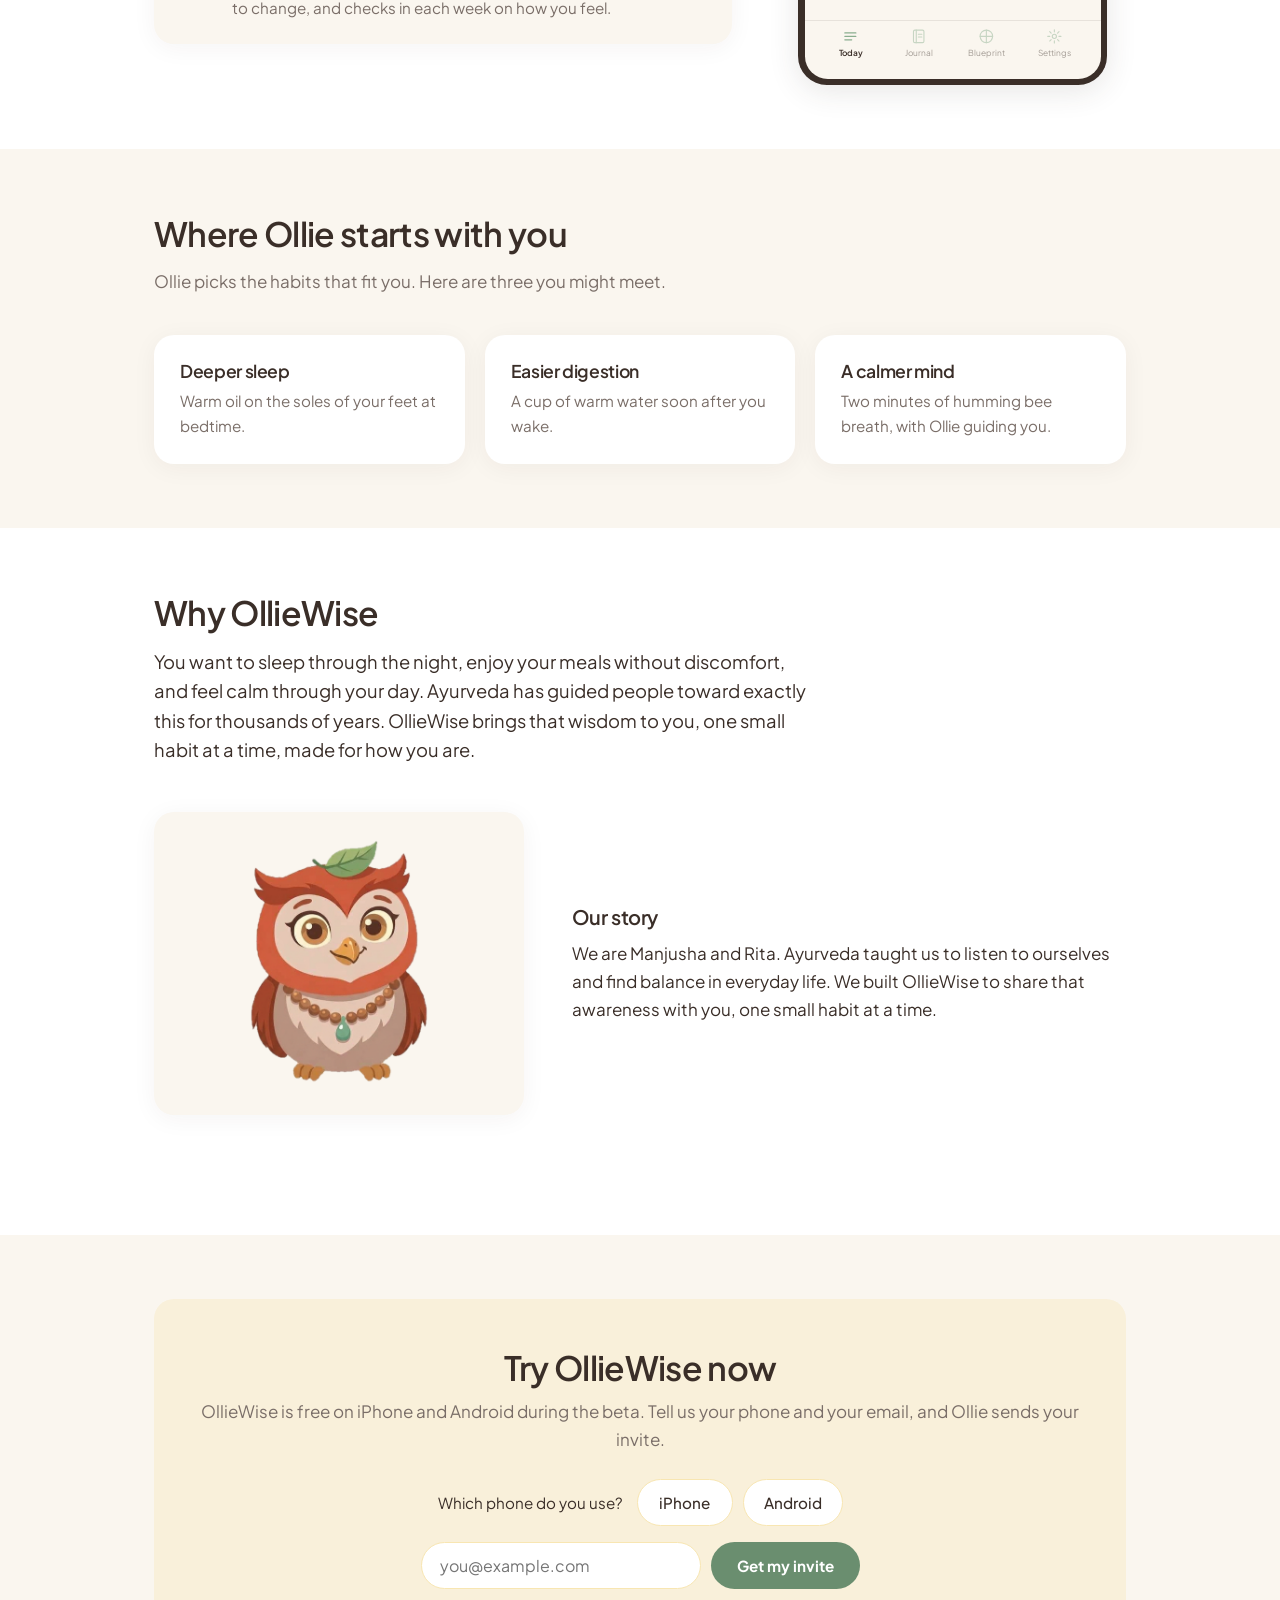
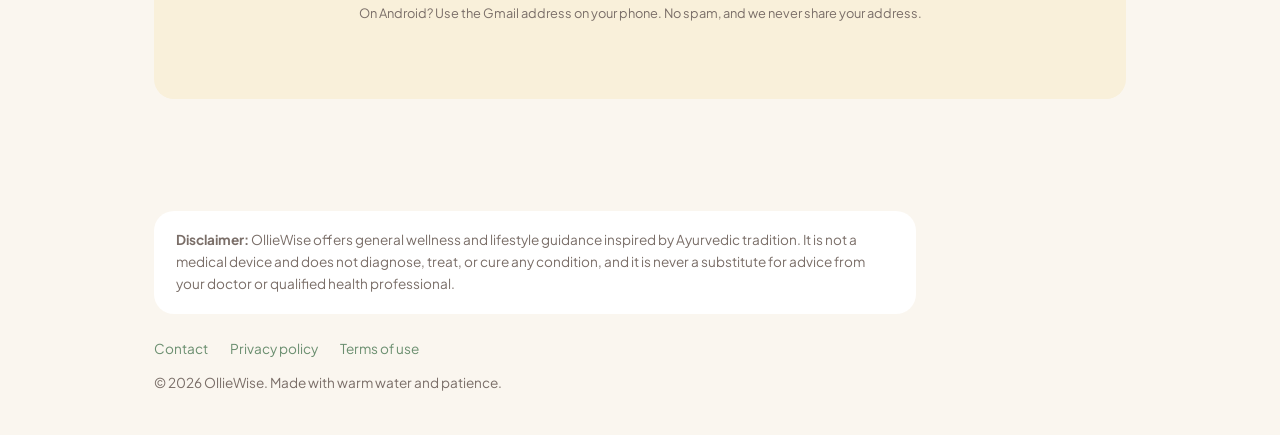
==== commit a782ab5c: "Hero: one small habit at a time" ====
--- a/index.html
+++ b/index.html
@@ -386,7 +386,7 @@
   <header class="hero">
     <div>
       <h1>Ready for deeper sleep, easier digestion and a calmer mind?</h1>
-      <p class="lead why"><span>Ollie walks with you, one small habit a day.</span></p>
+      <p class="lead why"><span>Ollie walks with you, one small habit at a time.</span></p>
       <div class="cta-row">
         <a class="btn" href="#beta">Get my invite</a>
         <a class="btn btn-quiet" href="#how">How it works</a>
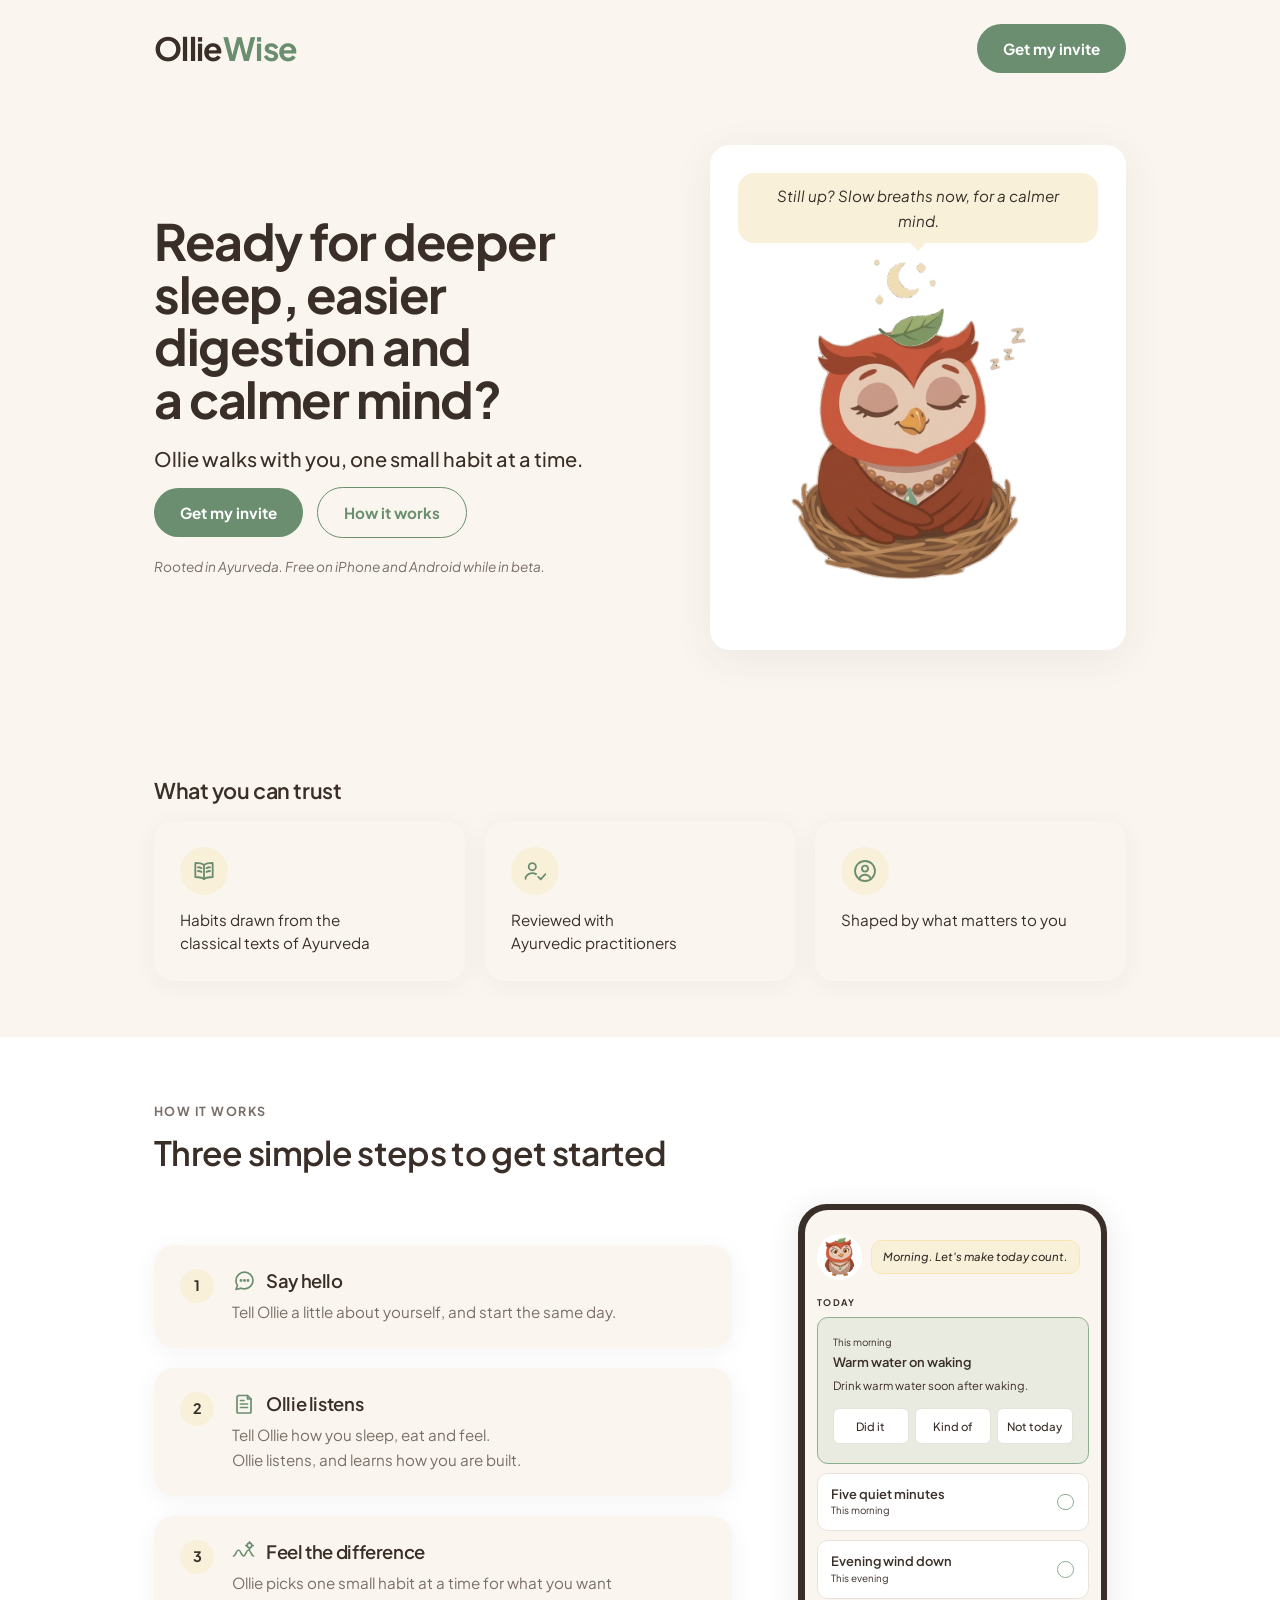
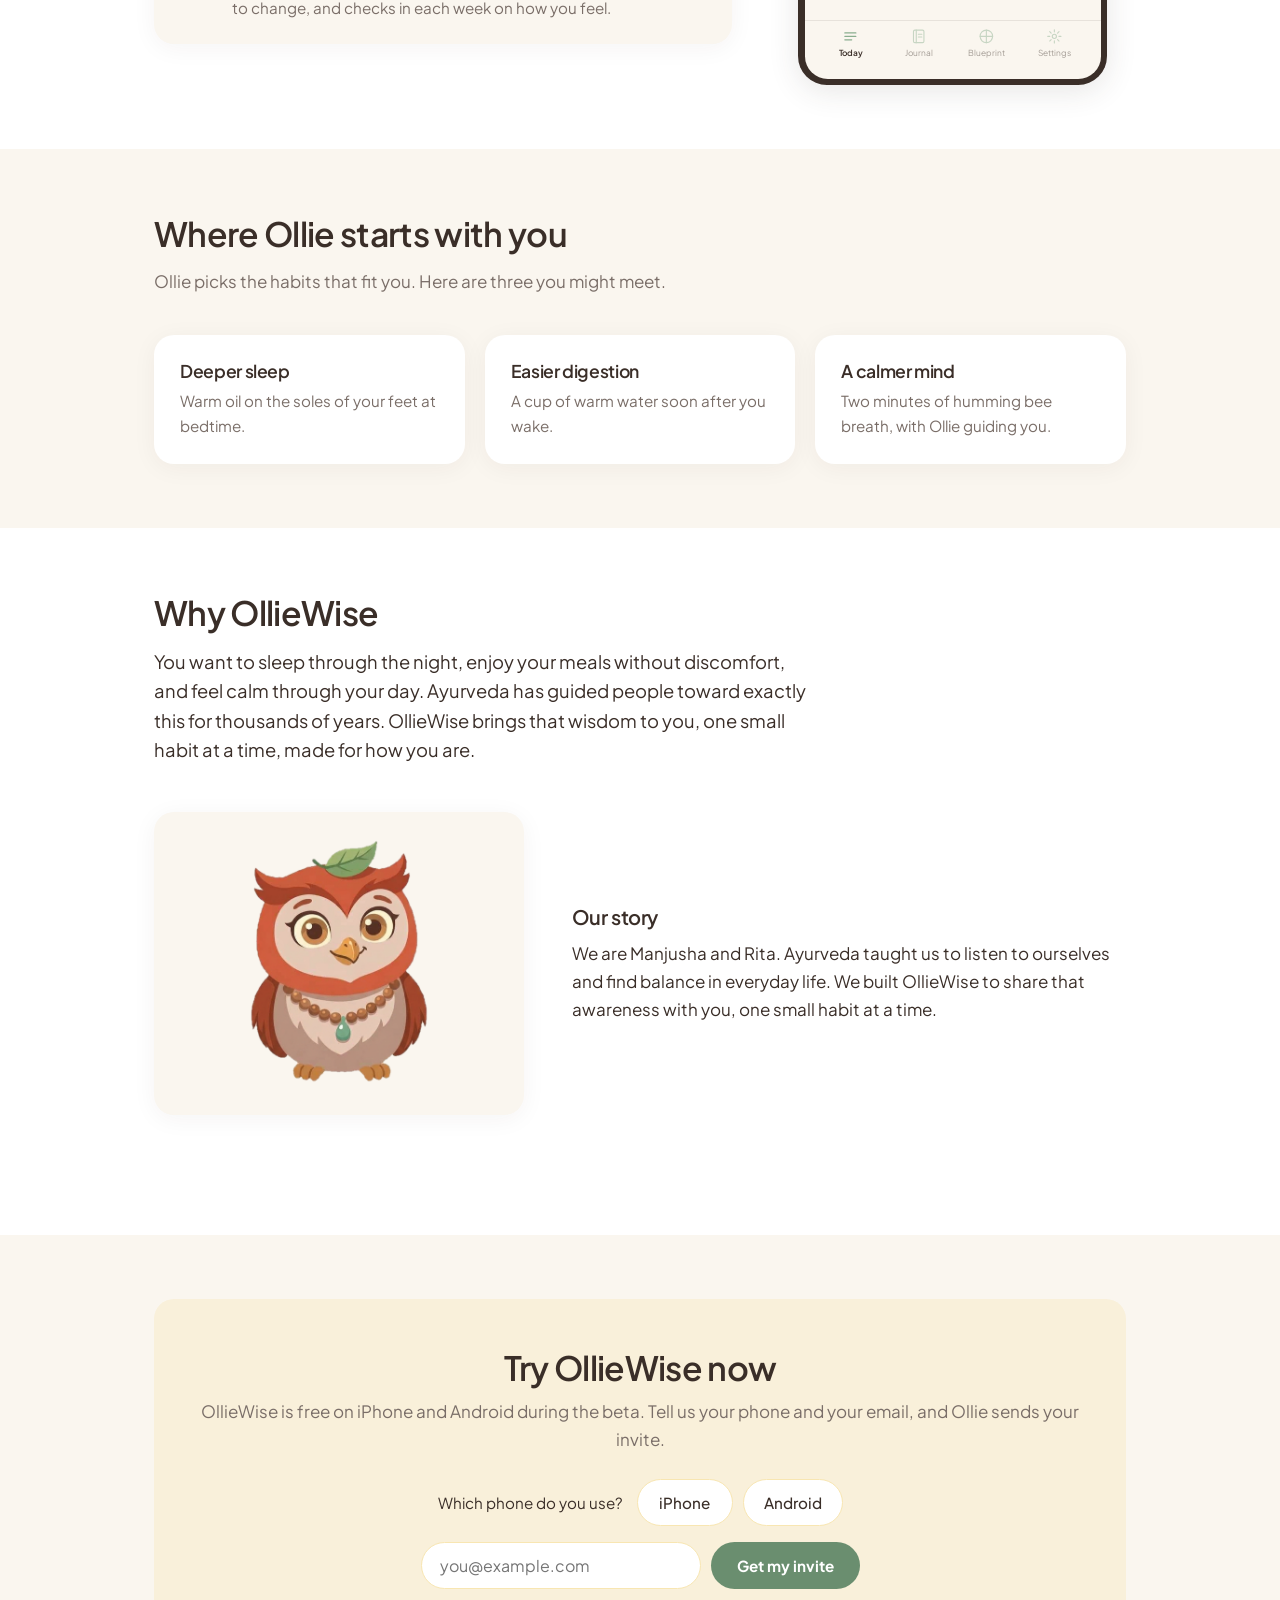
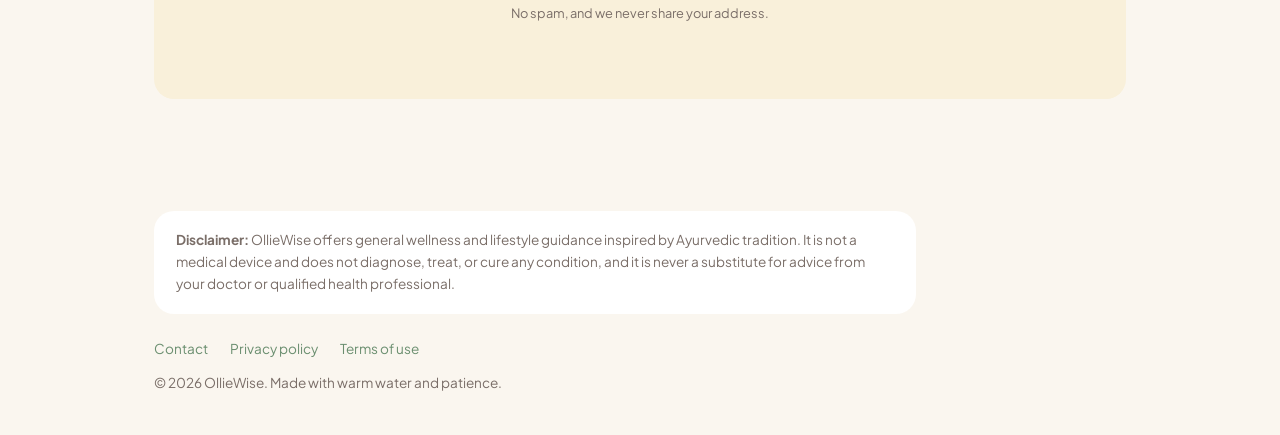
==== commit e47357ba: "Android signups get the Google Play beta link at once Open testing is live, so anyone can join with " ====
--- a/index.html
+++ b/index.html
@@ -611,11 +611,14 @@
           <button class="btn" type="submit">Get my invite</button>
         </div>
       </form>
-      <p class="form-note" id="waitlist-note">On Android? Use the Gmail address on your phone.
-      No spam, and we never share your address.</p>
+      <p class="form-note" id="waitlist-note">No spam, and we never share your address.</p>
       <div class="beta-next" id="beta-iphone" hidden>
         <p>On your iPhone, install TestFlight from the App Store, then tap the button below and choose Accept, then Install.</p>
         <a class="btn" href="https://testflight.apple.com/join/MwQbJQtA">Join the iPhone beta</a>
+      </div>
+      <div class="beta-next" id="beta-android" hidden>
+        <p>On your Android phone, tap the button below, then Become a tester, then Download it on Google Play.</p>
+        <a class="btn" href="https://play.google.com/apps/testing/com.olliewise.app">Join the Android beta</a>
       </div>
     </div>
   </div>
@@ -685,7 +688,8 @@
           document.getElementById('beta-iphone').hidden = false;
         } else {
           document.getElementById('waitlist-note').textContent =
-            "Ollie will email your Android invite within a day. Look in Promotions if you don't see it.";
+            'Your invite is on its way by email. You can also start right now.';
+          document.getElementById('beta-android').hidden = false;
         }
       }).catch(function () {
         btn.disabled = false; btn.textContent = 'Get my invite';
